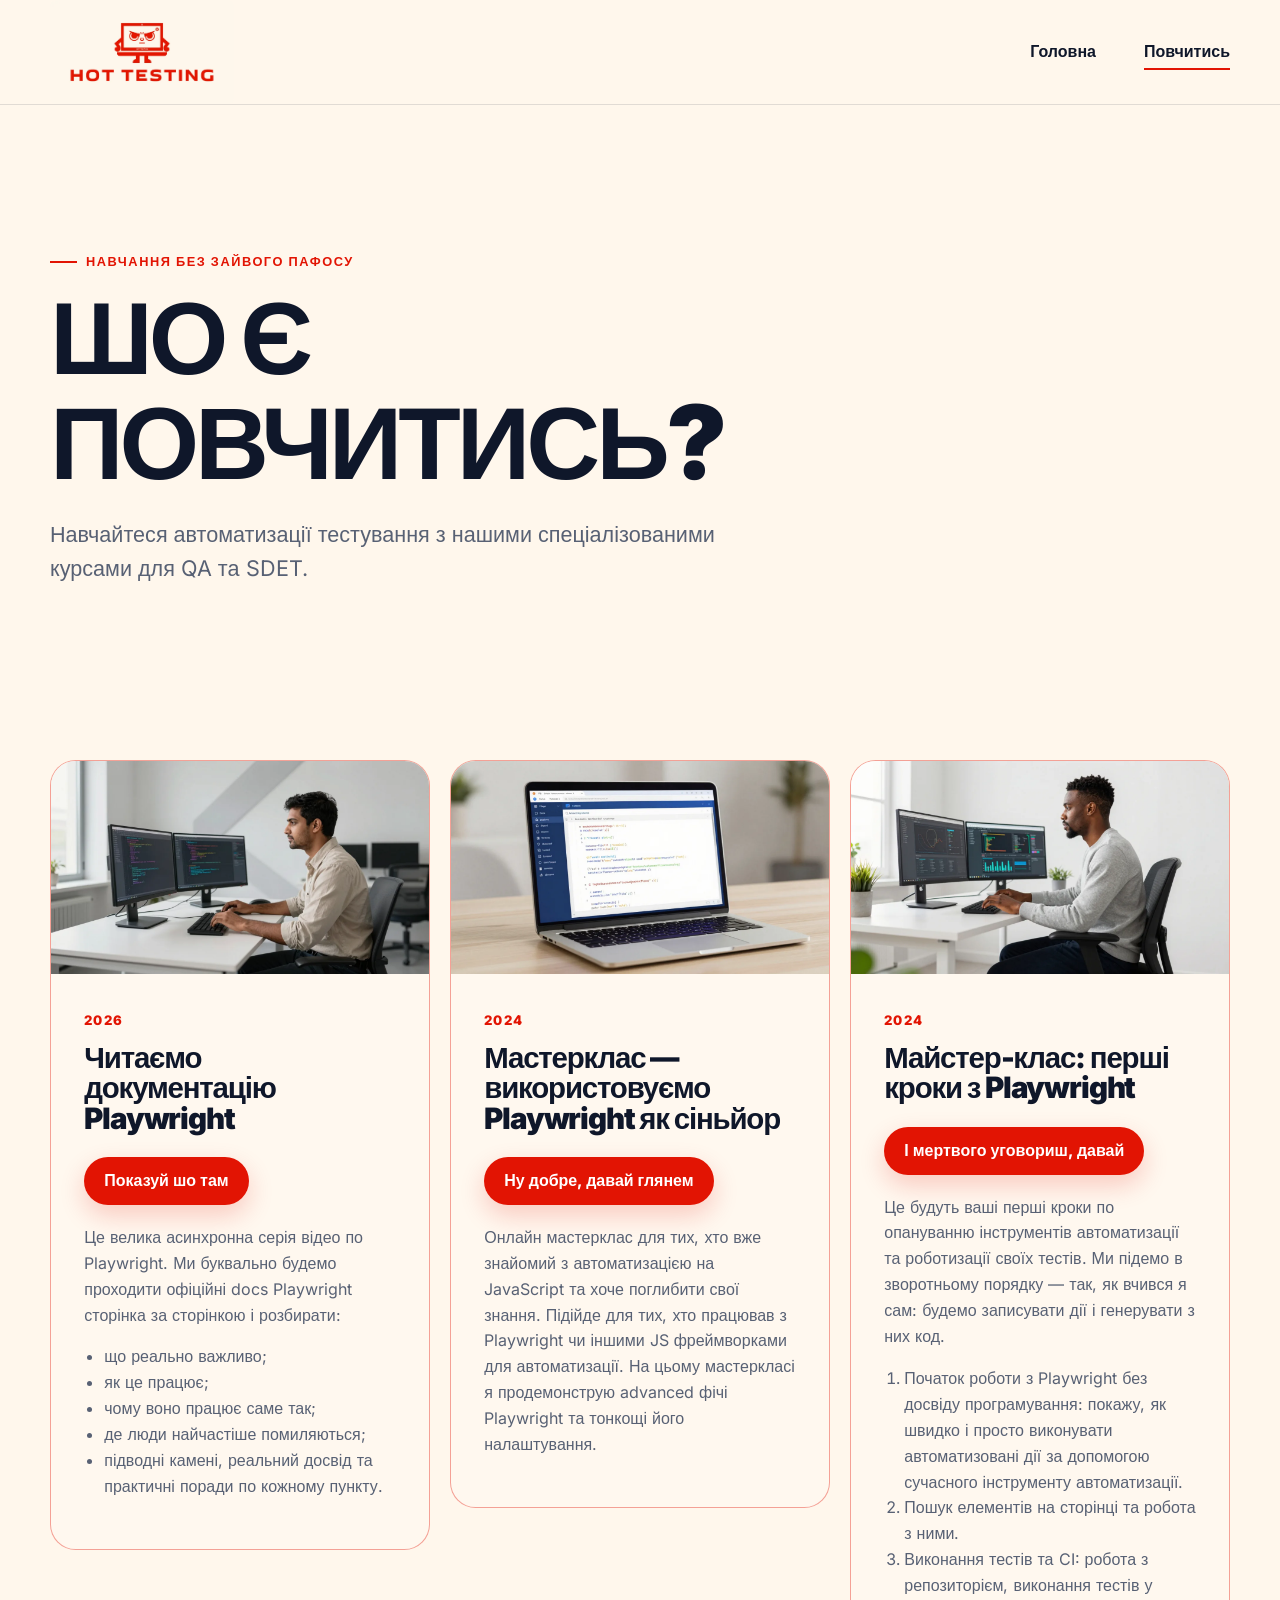
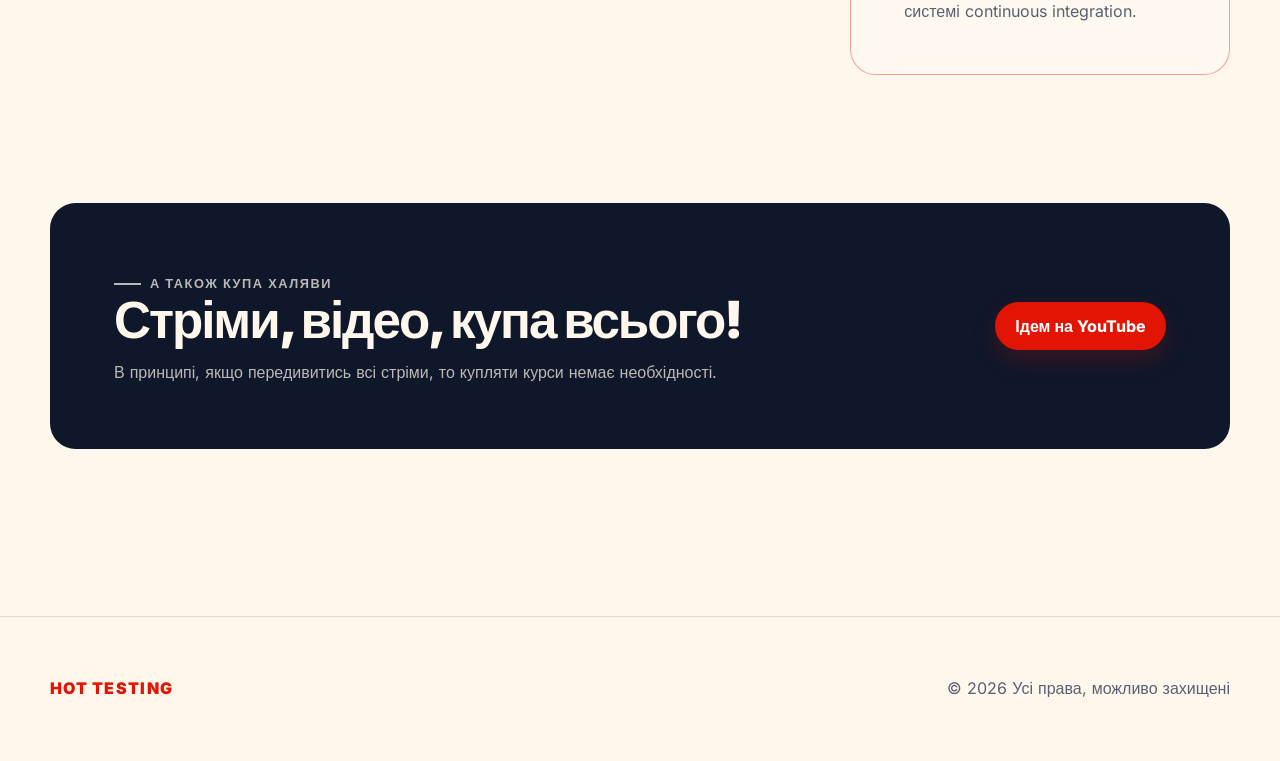
==== learn/index.html @ a3125cf1 "wip" ====
<!doctype html>
<html lang="uk">
  <head>
    <meta charset="utf-8" />
    <meta name="viewport" content="width=device-width, initial-scale=1" />
    <meta name="theme-color" content="#fff7ec" />
    <meta
      name="description"
      content="Курси й матеріали Hot Testing з автоматизації тестування та Playwright для QA і SDET."
    />
    <title>Повчитись | Hot Testing</title>
    <link rel="icon" href="../favicon.png" type="image/png" />
    <link rel="stylesheet" href="../assets/styles.css" />
  </head>
  <body>
    <a class="skip-link" href="#main">Перейти до основного контенту</a>
    <header class="site-header">
      <div class="header-inner">
        <a class="brand" href="../" aria-label="Hot Testing — головна">
          <img src="../assets/images/logo.webp" width="900" height="507" alt="Hot Testing" />
        </a>
        <nav class="site-nav" aria-label="Головна навігація">
          <a href="../">Головна</a>
          <a href="./" aria-current="page">Повчитись</a>
        </nav>
      </div>
    </header>

    <main id="main">
      <section class="section page-hero" aria-labelledby="learn-title">
        <p class="section-label">Навчання без зайвого пафосу</p>
        <h1 id="learn-title">Шо є повчитись?</h1>
        <p class="lead">
          Навчайтеся автоматизації тестування з нашими спеціалізованими курсами для QA та SDET.
        </p>
      </section>

      <section class="section section-tight" aria-label="Навчальні програми">
        <div class="course-grid">
          <article class="course-card">
            <div class="course-media">
              <img src="../assets/images/course-reading.webp" width="1280" height="720" alt="" fetchpriority="high" />
            </div>
            <div class="course-body">
              <span class="course-year">2026</span>
              <h2>Читаємо документацію Playwright</h2>
              <a class="button" href="../reading-pw-docs-2026/">Показуй шо там</a>
              <p>
                Це велика асинхронна серія відео по Playwright. Ми буквально будемо проходити
                офіційні docs Playwright сторінка за сторінкою і розбирати:
              </p>
              <ul>
                <li>що реально важливо;</li>
                <li>як це працює;</li>
                <li>чому воно працює саме так;</li>
                <li>де люди найчастіше помиляються;</li>
                <li>підводні камені, реальний досвід та практичні поради по кожному пункту.</li>
              </ul>
            </div>
          </article>

          <article class="course-card">
            <div class="course-media">
              <img src="../assets/images/course-senior.webp" width="1280" height="720" loading="lazy" decoding="async" alt="" />
            </div>
            <div class="course-body">
              <span class="course-year">2024</span>
              <h2>Мастерклас — використовуємо Playwright як сіньйор</h2>
              <a
                class="button"
                href="https://xotabu4.notion.site/Playwright-ONLINE-e3a723108bce447c9d32f2eb128304d8"
                target="_blank"
                rel="noopener noreferrer"
              >Ну добре, давай глянем</a>
              <p>
                Онлайн мастерклас для тих, хто вже знайомий з автоматизацією на JavaScript та хоче
                поглибити свої знання. Підійде для тих, хто працював з Playwright чи іншими JS
                фреймворками для автоматизації. На цьому мастеркласі я продемонструю advanced фічі
                Playwright та тонкощі його налаштування.
              </p>
            </div>
          </article>

          <article class="course-card">
            <div class="course-media">
              <img src="../assets/images/course-first.webp" width="1280" height="720" loading="lazy" decoding="async" alt="" />
            </div>
            <div class="course-body">
              <span class="course-year">2024</span>
              <h2>Майстер-клас: перші кроки з Playwright</h2>
              <a
                class="button"
                href="https://xotabu4.notion.site/Playwright-ONLINE-5122941bb8214367b9959687b2d6edf4"
                target="_blank"
                rel="noopener noreferrer"
              >І мертвого уговориш, давай</a>
              <p>
                Це будуть ваші перші кроки по опануванню інструментів автоматизації та роботизації
                своїх тестів. Ми підемо в зворотньому порядку — так, як вчився я сам: будемо
                записувати дії і генерувати з них код.
              </p>
              <ol>
                <li>
                  Початок роботи з Playwright без досвіду програмування: покажу, як швидко і просто
                  виконувати автоматизовані дії за допомогою сучасного інструменту автоматизації.
                </li>
                <li>Пошук елементів на сторінці та робота з ними.</li>
                <li>
                  Виконання тестів та CI: робота з репозиторієм, виконання тестів у системі
                  continuous integration.
                </li>
              </ol>
            </div>
          </article>
        </div>
      </section>

      <section class="section section-tight">
        <div class="free-band">
          <div>
            <p class="section-label">А також купа халяви</p>
            <h2>Стріми, відео, купа всього!</h2>
            <p>
              В принципі, якщо передивитись всі стріми, то купляти курси немає необхідності.
            </p>
          </div>
          <a class="button" href="https://www.youtube.com/@HOTtesting/featured" target="_blank" rel="noopener noreferrer">
            Ідем на YouTube
          </a>
        </div>
      </section>
    </main>

    <footer class="site-footer">
      <div class="footer-inner">
        <span class="footer-mark">Hot Testing</span>
        <p>© 2026 Усі права, можливо захищені</p>
      </div>
    </footer>
  </body>
</html>
---- assets/styles.css ----
@font-face {
  font-family: "Inter";
  src: url("./fonts/inter-latin.woff2") format("woff2");
  font-style: normal;
  font-weight: 100 900;
  font-display: swap;
}

:root {
  --paper: #fff7ec;
  --paper-deep: #f8eadc;
  --ink: #0f172a;
  --muted: #586174;
  --red: #e21403;
  --red-dark: #b81003;
  --line: rgba(15, 23, 42, 0.12);
  --red-line: rgba(226, 20, 3, 0.38);
  --shadow: 0 24px 70px rgba(63, 30, 12, 0.1);
  --radius: 1.6rem;
  --content: min(1180px, calc(100% - 2.5rem));
}

* {
  box-sizing: border-box;
}

html {
  scroll-behavior: smooth;
}

body {
  margin: 0;
  min-width: 320px;
  color: var(--ink);
  background: var(--paper);
  font-family: "Inter", Arial, Helvetica, sans-serif;
  font-size: 1rem;
  line-height: 1.62;
  text-rendering: optimizeLegibility;
  -webkit-font-smoothing: antialiased;
}

img {
  display: block;
  max-width: 100%;
}

a {
  color: inherit;
  text-decoration-thickness: 0.09em;
  text-underline-offset: 0.2em;
}

a:hover {
  color: var(--red);
}

button,
a {
  -webkit-tap-highlight-color: transparent;
}

:focus-visible {
  outline: 3px solid var(--red);
  outline-offset: 4px;
}

.skip-link {
  position: fixed;
  z-index: 100;
  top: 0.75rem;
  left: 0.75rem;
  padding: 0.7rem 1rem;
  color: var(--paper);
  background: var(--ink);
  border-radius: 999px;
  transform: translateY(-160%);
  transition: transform 160ms ease;
}

.skip-link:focus {
  transform: translateY(0);
}

.site-header {
  position: sticky;
  z-index: 20;
  top: 0;
  background: rgba(255, 247, 236, 0.92);
  border-bottom: 1px solid var(--line);
  backdrop-filter: blur(14px);
}

.header-inner {
  width: var(--content);
  min-height: 5.5rem;
  margin: 0 auto;
  display: flex;
  align-items: center;
  justify-content: space-between;
  gap: 2rem;
}

.brand {
  display: inline-flex;
  width: 11.5rem;
  flex: 0 0 auto;
  overflow: hidden;
  text-decoration: none;
  border-radius: 0.4rem;
}

.brand img {
  width: 100%;
  height: auto;
}

.site-nav {
  display: flex;
  align-items: center;
  gap: clamp(1.25rem, 4vw, 3rem);
  font-weight: 750;
}

.site-nav a {
  position: relative;
  text-decoration: none;
}

.site-nav a::after {
  content: "";
  position: absolute;
  right: 0;
  bottom: -0.35rem;
  left: 0;
  height: 2px;
  background: var(--red);
  transform: scaleX(0);
  transition: transform 180ms ease;
}

.site-nav a:hover::after,
.site-nav a[aria-current="page"]::after {
  transform: scaleX(1);
}

main {
  overflow: clip;
}

.section {
  width: var(--content);
  margin: 0 auto;
  padding: clamp(4.5rem, 8vw, 8rem) 0;
}

.section-tight {
  padding-top: clamp(2.25rem, 5vw, 4.5rem);
  padding-bottom: clamp(2.25rem, 5vw, 4.5rem);
}

.section-label {
  display: inline-flex;
  align-items: center;
  gap: 0.55rem;
  margin: 0 0 1rem;
  color: var(--red);
  font-size: 0.8rem;
  font-weight: 850;
  letter-spacing: 0.12em;
  line-height: 1;
  text-transform: uppercase;
}

.section-label::before {
  content: "";
  width: 1.7rem;
  height: 2px;
  background: currentColor;
}

h1,
h2,
h3,
p {
  margin-top: 0;
}

h1,
h2,
h3 {
  letter-spacing: -0.04em;
  line-height: 1.03;
}

h1 {
  margin-bottom: 1.4rem;
  font-size: clamp(3rem, 9.2vw, 7.6rem);
  font-weight: 900;
  text-transform: uppercase;
}

h2 {
  margin-bottom: 2rem;
  font-size: clamp(2.35rem, 5.5vw, 5.3rem);
  font-weight: 900;
}

h3 {
  font-size: clamp(1.45rem, 2.4vw, 2.1rem);
  font-weight: 850;
}

.lead {
  max-width: 48rem;
  color: var(--muted);
  font-size: clamp(1.08rem, 2vw, 1.35rem);
  line-height: 1.55;
}

.hero {
  min-height: min(820px, calc(100svh - 5.5rem));
  display: grid;
  align-items: center;
  grid-template-columns: minmax(0, 1fr) minmax(260px, 0.48fr);
  gap: clamp(2rem, 6vw, 6rem);
}

.hero-copy {
  padding: clamp(4rem, 9vw, 8rem) 0;
}

.hero-copy h1 span {
  display: block;
  color: var(--red);
}

.hero-mark {
  position: relative;
}

.hero-mark::before {
  content: "";
  position: absolute;
  inset: 11% -12% -5%;
  z-index: -1;
  background: radial-gradient(circle, rgba(226, 20, 3, 0.16), transparent 67%);
  filter: blur(10px);
}

.hero-mark img {
  width: min(100%, 31rem);
  margin: 0 auto;
  border-radius: 50%;
  box-shadow: var(--shadow);
}

.socials {
  display: flex;
  flex-wrap: wrap;
  gap: 0.7rem;
  margin-top: 2rem;
}

.social-link,
.button {
  display: inline-flex;
  min-height: 3rem;
  align-items: center;
  justify-content: center;
  gap: 0.6rem;
  padding: 0.72rem 1rem;
  font-weight: 760;
  line-height: 1.1;
  text-decoration: none;
  border-radius: 999px;
  transition: transform 160ms ease, background-color 160ms ease, color 160ms ease,
    box-shadow 160ms ease;
}

.social-link {
  background: rgba(255, 255, 255, 0.55);
  border: 1px solid var(--line);
}

.social-link:hover,
.button:hover {
  transform: translateY(-2px);
}

.social-icon {
  width: 1.85rem;
  height: 1.85rem;
  display: inline-grid;
  place-items: center;
  color: #fff;
  background: var(--red);
  border-radius: 50%;
  font-size: 0.85rem;
  font-weight: 900;
}

.social-link.telegram .social-icon {
  background: #249bd7;
}

.social-link.channel .social-icon {
  background: var(--ink);
}

.stats-wrap {
  border-top: 1px solid var(--line);
  border-bottom: 1px solid var(--line);
  background: rgba(255, 255, 255, 0.2);
}

.stats-heading {
  max-width: 8ch;
}

.stats-grid {
  display: grid;
  grid-template-columns: repeat(3, minmax(0, 1fr));
  gap: 1rem;
}

.stat-card {
  min-height: 18rem;
  padding: clamp(1.5rem, 3vw, 2.5rem);
  display: flex;
  flex-direction: column;
  justify-content: space-between;
  background: var(--paper);
  border: 1px solid var(--red-line);
  border-radius: var(--radius);
}

.stat-number {
  margin-bottom: 3rem;
  color: var(--red);
  font-size: clamp(2.2rem, 4.5vw, 4.4rem);
  font-weight: 900;
  letter-spacing: -0.06em;
  line-height: 0.98;
}

.stat-card p {
  margin-bottom: 0;
  color: var(--muted);
  font-size: 1.05rem;
}

.gallery-intro {
  display: flex;
  align-items: end;
  justify-content: space-between;
  gap: 2rem;
}

.gallery-intro p {
  max-width: 31rem;
  color: var(--muted);
}

.gallery {
  columns: 4 230px;
  column-gap: 0.9rem;
}

.gallery-item {
  display: block;
  margin: 0 0 0.9rem;
  overflow: hidden;
  break-inside: avoid;
  background: var(--paper-deep);
  border-radius: 1rem;
}

.gallery-item img {
  width: 100%;
  height: auto;
  transition: transform 300ms ease, filter 300ms ease;
}

.gallery-item:hover img {
  transform: scale(1.025);
  filter: saturate(1.08);
}

.page-hero {
  padding-top: clamp(5rem, 11vw, 10rem);
  padding-bottom: clamp(3rem, 7vw, 6rem);
}

.page-hero h1 {
  max-width: 12ch;
  font-size: clamp(3rem, 8vw, 7.1rem);
}

.page-hero .lead {
  max-width: 44rem;
}

.course-grid {
  display: grid;
  grid-template-columns: repeat(3, minmax(0, 1fr));
  gap: 1.25rem;
  align-items: start;
}

.course-card {
  overflow: hidden;
  background: rgba(255, 255, 255, 0.2);
  border: 1px solid var(--red-line);
  border-radius: var(--radius);
}

.course-media {
  aspect-ratio: 16 / 9;
  overflow: hidden;
  background: var(--paper-deep);
}

.course-media img {
  width: 100%;
  height: 100%;
  object-fit: cover;
  transition: transform 300ms ease;
}

.course-card:hover .course-media img {
  transform: scale(1.025);
}

.course-body {
  padding: clamp(1.45rem, 2.6vw, 2.25rem);
}

.course-year {
  color: var(--red);
  font-size: 0.82rem;
  font-weight: 850;
  letter-spacing: 0.09em;
  text-transform: uppercase;
}

.course-card h2 {
  margin: 0.55rem 0 1.15rem;
  font-size: clamp(1.6rem, 2.3vw, 2.3rem);
  text-transform: none;
}

.course-card p,
.course-card li {
  color: var(--muted);
}

.course-card ul,
.course-card ol {
  padding-left: 1.25rem;
}

.button {
  margin: 0.35rem 0 1.25rem;
  padding-inline: 1.25rem;
  color: #fff;
  background: var(--red);
  box-shadow: 0 10px 26px rgba(226, 20, 3, 0.2);
}

.button:hover {
  color: #fff;
  background: var(--red-dark);
  box-shadow: 0 14px 30px rgba(226, 20, 3, 0.28);
}

.free-band {
  margin-bottom: clamp(4rem, 8vw, 7rem);
  padding: clamp(2rem, 5vw, 4rem);
  display: grid;
  align-items: center;
  grid-template-columns: 1fr auto;
  gap: 2rem;
  color: var(--paper);
  background: var(--ink);
  border-radius: var(--radius);
}

.free-band h2 {
  margin-bottom: 0.85rem;
  font-size: clamp(2rem, 4vw, 4rem);
}

.free-band p {
  max-width: 48rem;
  margin-bottom: 0;
  color: rgba(255, 247, 236, 0.72);
}

.free-band .button {
  margin: 0;
  white-space: nowrap;
}

.reading-hero {
  display: grid;
  grid-template-columns: minmax(0, 0.9fr) minmax(280px, 0.48fr);
  gap: clamp(2rem, 7vw, 7rem);
  align-items: center;
}

.reading-hero .hero-mark img {
  width: min(100%, 22rem);
}

.reading-hero h1 {
  max-width: 11ch;
}

.two-column {
  display: grid;
  grid-template-columns: repeat(2, minmax(0, 1fr));
  gap: clamp(2rem, 8vw, 7rem);
}

.content-block h2 {
  font-size: clamp(2rem, 4.2vw, 3.9rem);
}

.content-block h3 {
  margin-top: 0.2rem;
}

.content-block p,
.content-block li {
  color: var(--muted);
}

.content-block ul {
  padding-left: 1.2rem;
}

.check-list {
  margin: 1.7rem 0 0;
  padding: 0;
  display: grid;
  gap: 0.65rem;
  list-style: none;
}

.check-list li {
  position: relative;
  padding-left: 1.75rem;
  color: var(--ink);
  font-weight: 700;
}

.check-list li::before {
  content: "↳";
  position: absolute;
  left: 0;
  color: var(--red);
  font-weight: 900;
}

.format-section {
  border-top: 1px solid var(--line);
}

.format-grid {
  display: grid;
  grid-template-columns: repeat(3, minmax(0, 1fr));
  gap: 1rem;
}

.format-card {
  padding: clamp(1.45rem, 3vw, 2.4rem);
  background: rgba(255, 255, 255, 0.26);
  border: 1px solid var(--line);
  border-radius: var(--radius);
}

.format-index {
  display: inline-flex;
  width: 2.3rem;
  height: 2.3rem;
  align-items: center;
  justify-content: center;
  margin-bottom: 3.5rem;
  color: #fff;
  background: var(--red);
  border-radius: 50%;
  font-size: 0.8rem;
  font-weight: 850;
}

.format-card h3 {
  margin-bottom: 1rem;
}

.format-card p,
.format-card li {
  color: var(--muted);
}

.format-card ul {
  margin-bottom: 0;
  padding-left: 1.2rem;
}

.teacher {
  display: grid;
  grid-template-columns: minmax(260px, 0.55fr) minmax(0, 1fr);
  gap: clamp(2rem, 7vw, 7rem);
  align-items: start;
}

.teacher-title {
  position: sticky;
  top: 8rem;
}

.teacher-title h2 {
  font-size: clamp(2.5rem, 5vw, 5rem);
}

.teacher-name {
  margin-bottom: 1.2rem;
  color: var(--red);
  font-size: clamp(1.3rem, 2.4vw, 2rem);
  font-weight: 850;
  line-height: 1.15;
}

.teacher-copy p,
.teacher-copy li {
  color: var(--muted);
}

.teacher-copy ul {
  padding-left: 1.2rem;
}

.quote {
  margin: 2.5rem 0 0;
  padding: clamp(1.5rem, 3.5vw, 2.8rem);
  background: var(--ink);
  border-radius: var(--radius);
}

.quote p {
  color: var(--paper);
  font-size: clamp(1.05rem, 1.9vw, 1.3rem);
}

.quote cite {
  display: block;
  color: rgba(255, 247, 236, 0.68);
  font-style: normal;
}

.contact-strip {
  margin-top: 2rem;
  padding: 1.25rem 1.4rem;
  display: flex;
  align-items: center;
  justify-content: space-between;
  gap: 1rem;
  background: rgba(226, 20, 3, 0.08);
  border: 1px solid var(--red-line);
  border-radius: 1rem;
}

.contact-strip p {
  margin: 0;
  color: var(--ink);
  font-weight: 750;
}

.course-landing-hero {
  position: relative;
  isolation: isolate;
  min-height: min(780px, calc(100svh - 5.5rem));
  overflow: hidden;
  color: #fff;
  background: #07120e;
}

.course-landing-hero::after {
  content: "";
  position: absolute;
  inset: 0;
  z-index: -1;
  background:
    linear-gradient(90deg, rgba(4, 12, 9, 0.93) 0%, rgba(4, 12, 9, 0.78) 45%, rgba(4, 12, 9, 0.14) 100%),
    linear-gradient(0deg, rgba(4, 12, 9, 0.62) 0%, transparent 45%);
}

.course-hero-image {
  position: absolute;
  inset: 0;
  z-index: -2;
  width: 100%;
  height: 100%;
  object-fit: cover;
}

.course-hero-inner {
  width: var(--content);
  min-height: inherit;
  margin: 0 auto;
  padding: clamp(5rem, 10vw, 9rem) 0;
  display: flex;
  flex-direction: column;
  justify-content: center;
  align-items: flex-start;
}

.course-hero-inner h1 {
  max-width: 10ch;
  margin-bottom: 1.25rem;
  font-size: clamp(3rem, 8vw, 7rem);
  text-transform: none;
}

.course-hero-inner .lead {
  max-width: 42rem;
  color: rgba(255, 255, 255, 0.82);
}

.course-hero-inner .section-label {
  color: #ff5c50;
}

.hero-actions {
  display: flex;
  flex-wrap: wrap;
  gap: 0.7rem;
  margin-top: 1rem;
}

.button-secondary {
  color: #fff;
  background: rgba(255, 255, 255, 0.08);
  border: 1px solid rgba(255, 255, 255, 0.42);
  box-shadow: none;
}

.button-secondary:hover {
  color: #fff;
  background: rgba(255, 255, 255, 0.16);
  box-shadow: none;
}

.audience-grid {
  display: grid;
  grid-template-columns: repeat(2, minmax(0, 1fr));
  gap: 1rem;
}

.audience-card {
  padding: clamp(1.6rem, 3.5vw, 3rem);
  background: rgba(255, 255, 255, 0.26);
  border: 1px solid var(--red-line);
  border-radius: var(--radius);
}

.audience-card h3 {
  margin-bottom: 1rem;
  font-size: clamp(1.8rem, 3.3vw, 3.1rem);
}

.audience-card p,
.audience-card li {
  color: var(--muted);
}

.audience-card ul {
  margin-bottom: 0;
  padding-left: 1.2rem;
}

.pricing-section {
  color: var(--paper);
  background: var(--ink);
}

.pricing-section .section-label {
  color: #ff6256;
}

.pricing-section h2 {
  max-width: 11ch;
}

.pricing-grid {
  display: grid;
  grid-template-columns: minmax(0, 0.75fr) minmax(0, 1.25fr);
  gap: 1rem;
}

.price-card,
.mission-card {
  padding: clamp(1.6rem, 4vw, 3.2rem);
  border-radius: var(--radius);
}

.price-card {
  color: var(--ink);
  background: var(--paper);
}

.price-row {
  padding: 1.2rem 0;
  display: flex;
  align-items: baseline;
  justify-content: space-between;
  gap: 1rem;
  border-bottom: 1px solid var(--line);
}

.price-row:first-of-type {
  padding-top: 0;
}

.price-row:last-of-type {
  padding-bottom: 0;
  border-bottom: 0;
}

.price-label {
  color: var(--muted);
}

.price-value {
  color: var(--red);
  font-size: clamp(1.6rem, 3vw, 2.8rem);
  font-weight: 900;
  letter-spacing: -0.05em;
  white-space: nowrap;
}

.price-free {
  color: var(--ink);
  white-space: normal;
  text-align: right;
}

.mission-card {
  background: var(--red);
}

.mission-card h3 {
  max-width: 16ch;
  font-size: clamp(1.7rem, 3vw, 2.8rem);
}

.mission-card p {
  color: rgba(255, 255, 255, 0.82);
}

.mission-card ul {
  margin: 1.5rem 0 0;
  padding: 0;
  display: grid;
  gap: 0.8rem;
  list-style: none;
}

.mission-card li {
  position: relative;
  padding-left: 1.55rem;
}

.mission-card li::before {
  content: "＋";
  position: absolute;
  left: 0;
  font-weight: 900;
}

.access-grid {
  display: grid;
  grid-template-columns: minmax(0, 0.7fr) minmax(0, 1.3fr);
  gap: clamp(2rem, 7vw, 6rem);
  align-items: start;
}

.access-steps {
  margin: 0;
  padding: 0;
  display: grid;
  gap: 1.25rem;
  list-style: none;
  counter-reset: access-step;
}

.access-steps li {
  position: relative;
  padding-left: 4rem;
  color: var(--muted);
  counter-increment: access-step;
}

.access-steps li::before {
  content: counter(access-step, decimal-leading-zero);
  position: absolute;
  top: -0.2rem;
  left: 0;
  color: var(--red);
  font-size: 1.35rem;
  font-weight: 900;
}

.access-steps strong {
  display: block;
  margin-bottom: 0.2rem;
  color: var(--ink);
  font-size: 1.15rem;
}

.bank-panel {
  padding: clamp(1.6rem, 4vw, 3.2rem);
  color: #fff;
  background: linear-gradient(145deg, #ec2415 0%, #b60902 100%);
  border-radius: var(--radius);
  box-shadow: 0 28px 70px rgba(166, 14, 4, 0.22);
}

.bank-panel h3 {
  margin-bottom: 1.5rem;
  font-size: clamp(1.7rem, 3.2vw, 2.8rem);
}

.bank-panel p {
  color: rgba(255, 255, 255, 0.82);
}

.bank-number {
  margin: 1.4rem 0;
  padding: 1rem 1.1rem;
  color: var(--ink);
  background: var(--paper);
  border-radius: 0.9rem;
  font-size: clamp(1.15rem, 2.5vw, 1.65rem);
  font-weight: 850;
  font-variant-numeric: tabular-nums;
  letter-spacing: 0.05em;
  text-align: center;
  user-select: all;
}

.bank-panel .button {
  margin: 0.4rem 0 0;
  color: var(--ink);
  background: #fff;
  box-shadow: none;
}

.bank-panel .button:hover {
  color: var(--ink);
  background: var(--paper);
}

.curriculum-section {
  border-top: 1px solid var(--line);
}

.curriculum-heading {
  display: grid;
  grid-template-columns: minmax(0, 0.7fr) minmax(280px, 0.55fr);
  gap: 2rem;
  align-items: end;
}

.curriculum-heading p:last-child {
  color: var(--muted);
}

.modules {
  display: grid;
  gap: 0.8rem;
  margin-top: 2rem;
}

.module {
  overflow: hidden;
  background: rgba(255, 255, 255, 0.28);
  border: 1px solid var(--line);
  border-radius: 1.15rem;
}

.module[open] {
  border-color: var(--red-line);
  box-shadow: 0 16px 45px rgba(63, 30, 12, 0.06);
}

.module summary {
  min-height: 5rem;
  padding: 1.25rem 1.45rem;
  display: flex;
  align-items: center;
  justify-content: space-between;
  gap: 1rem;
  cursor: pointer;
  font-size: clamp(1.05rem, 2vw, 1.35rem);
  font-weight: 850;
  list-style: none;
}

.module summary::-webkit-details-marker {
  display: none;
}

.module summary::after {
  content: "+";
  width: 2rem;
  height: 2rem;
  display: grid;
  flex: 0 0 auto;
  place-items: center;
  color: #fff;
  background: var(--red);
  border-radius: 50%;
  font-size: 1.25rem;
  line-height: 1;
}

.module[open] summary::after {
  content: "−";
}

.module-list {
  margin: 0;
  padding: 0.2rem 1.45rem 1.6rem 3.25rem;
  columns: 2 310px;
  column-gap: 3rem;
}

.module-list li {
  margin-bottom: 0.65rem;
  padding-left: 0.2rem;
  break-inside: avoid;
  color: var(--muted);
}

.module-list a {
  color: var(--ink);
  font-weight: 700;
}

.module-list a:hover {
  color: var(--red);
}

.lesson-note {
  color: var(--red);
  font-size: 0.88em;
  font-weight: 750;
}

.instructor-layout {
  display: grid;
  grid-template-columns: minmax(280px, 0.62fr) minmax(0, 1fr);
  gap: clamp(2rem, 7vw, 6rem);
  align-items: start;
}

.instructor-aside {
  position: sticky;
  top: 7.5rem;
}

.instructor-photo {
  overflow: hidden;
  background: #0d0b0e;
  border-radius: var(--radius);
  box-shadow: var(--shadow);
}

.instructor-photo img {
  width: 100%;
  aspect-ratio: 1.02 / 1;
  object-fit: cover;
  object-position: center 20%;
}

.instructor-name {
  margin: 1.4rem 0 0.35rem;
  font-size: clamp(1.75rem, 3.4vw, 3rem);
  font-weight: 900;
  letter-spacing: -0.04em;
  line-height: 1.04;
}

.instructor-latin {
  margin-bottom: 1rem;
  color: var(--red);
  font-weight: 800;
}

.instructor-copy h2 {
  max-width: 9ch;
}

.instructor-copy > p,
.instructor-copy > ul li {
  color: var(--muted);
}

.instructor-copy > ul {
  padding-left: 1.2rem;
}

.site-footer {
  border-top: 1px solid var(--line);
}

.footer-inner {
  width: var(--content);
  min-height: 9rem;
  margin: 0 auto;
  display: flex;
  align-items: center;
  justify-content: space-between;
  gap: 1.5rem;
}

.footer-inner p {
  margin: 0;
  color: var(--muted);
}

.footer-mark {
  color: var(--red);
  font-weight: 900;
  letter-spacing: 0.08em;
  text-transform: uppercase;
}

.not-found {
  min-height: calc(100svh - 14.5rem);
  display: grid;
  place-items: center;
  text-align: center;
}

.not-found h1 {
  color: var(--red);
}

@media (max-width: 900px) {
  .hero,
  .reading-hero,
  .teacher {
    grid-template-columns: 1fr;
  }

  .hero {
    min-height: auto;
  }

  .hero-copy {
    padding-bottom: 0;
  }

  .hero-mark {
    width: min(58vw, 24rem);
    margin: 0 auto clamp(4rem, 10vw, 7rem);
    grid-row: 1;
  }

  .hero-copy {
    grid-row: 2;
  }

  .reading-hero .hero-mark {
    margin-bottom: 0;
  }

  .stats-grid,
  .course-grid,
  .format-grid {
    grid-template-columns: 1fr;
  }

  .stat-card {
    min-height: 14rem;
  }

  .course-card {
    display: grid;
    grid-template-columns: minmax(210px, 0.7fr) minmax(0, 1fr);
  }

  .course-media {
    height: 100%;
    aspect-ratio: auto;
  }

  .two-column {
    grid-template-columns: 1fr;
  }

  .pricing-grid,
  .access-grid,
  .instructor-layout {
    grid-template-columns: 1fr;
  }

  .instructor-aside {
    position: static;
    max-width: 32rem;
  }

  .teacher-title {
    position: static;
  }
}

@media (max-width: 640px) {
  :root {
    --content: min(100% - 1.3rem, 1180px);
    --radius: 1.15rem;
  }

  .header-inner {
    min-height: 4.5rem;
    gap: 0.8rem;
  }

  .brand {
    width: 8.8rem;
  }

  .site-nav {
    gap: 1rem;
    font-size: 0.91rem;
  }

  .section {
    padding-top: 4rem;
    padding-bottom: 4rem;
  }

  .hero-mark {
    width: min(78vw, 21rem);
  }

  h1 {
    font-size: clamp(2.8rem, 15vw, 4.8rem);
  }

  h2 {
    font-size: clamp(2.2rem, 12vw, 3.6rem);
  }

  .socials {
    display: grid;
  }

  .social-link {
    justify-content: flex-start;
  }

  .gallery-intro,
  .footer-inner,
  .contact-strip {
    align-items: flex-start;
    flex-direction: column;
  }

  .course-card {
    display: block;
  }

  .course-media {
    aspect-ratio: 16 / 9;
  }

  .free-band {
    grid-template-columns: 1fr;
  }

  .free-band .button {
    width: 100%;
  }

  .course-landing-hero {
    min-height: calc(100svh - 4.5rem);
  }

  .course-landing-hero::after {
    background: linear-gradient(0deg, rgba(4, 12, 9, 0.94) 0%, rgba(4, 12, 9, 0.66) 100%);
  }

  .hero-actions {
    width: 100%;
    display: grid;
  }

  .hero-actions .button {
    width: 100%;
  }

  .audience-grid,
  .curriculum-heading {
    grid-template-columns: 1fr;
  }

  .price-row {
    align-items: flex-start;
    flex-direction: column;
  }

  .price-free {
    text-align: left;
  }

  .module summary {
    padding: 1rem;
  }

  .module-list {
    padding-right: 1rem;
    padding-left: 2.7rem;
    columns: 1;
  }

  .footer-inner {
    padding: 2rem 0;
  }
}

@media (prefers-reduced-motion: reduce) {
  html {
    scroll-behavior: auto;
  }

  *,
  *::before,
  *::after {
    scroll-behavior: auto !important;
    transition-duration: 0.01ms !important;
  }
}
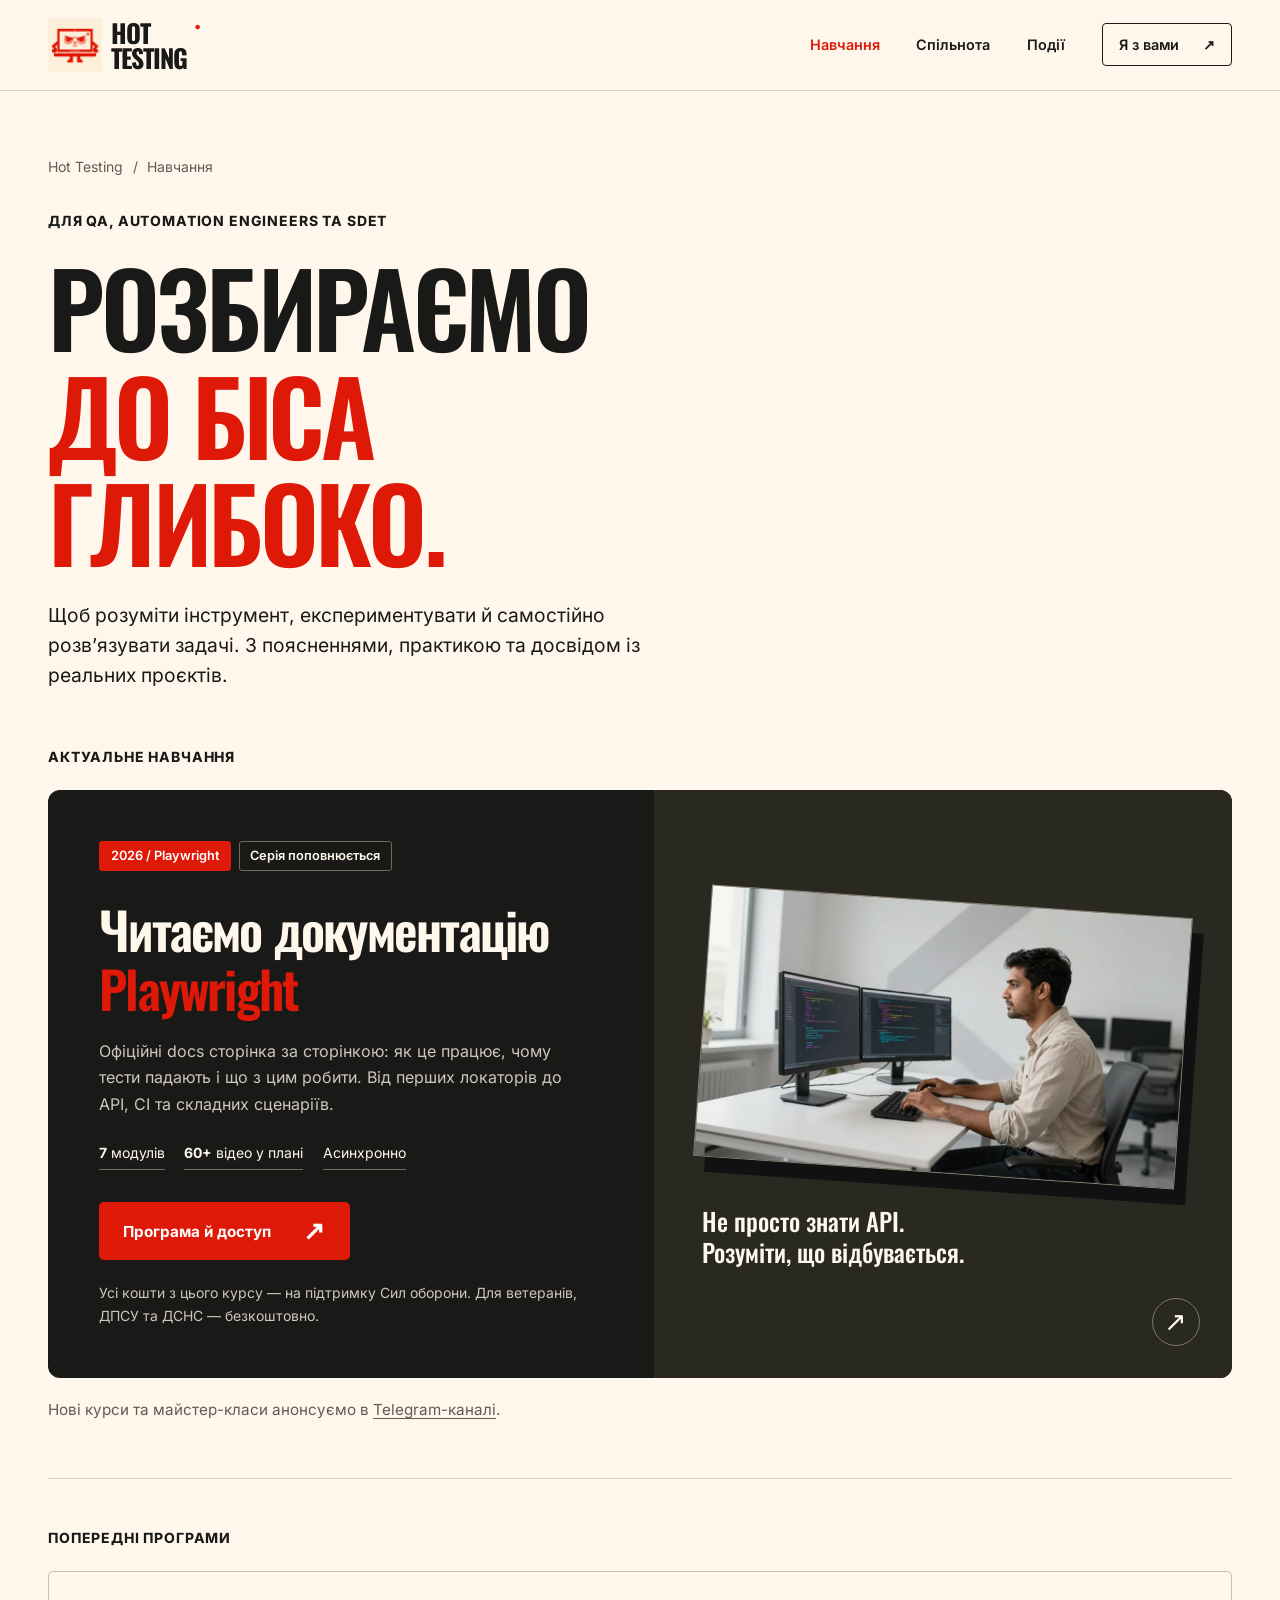
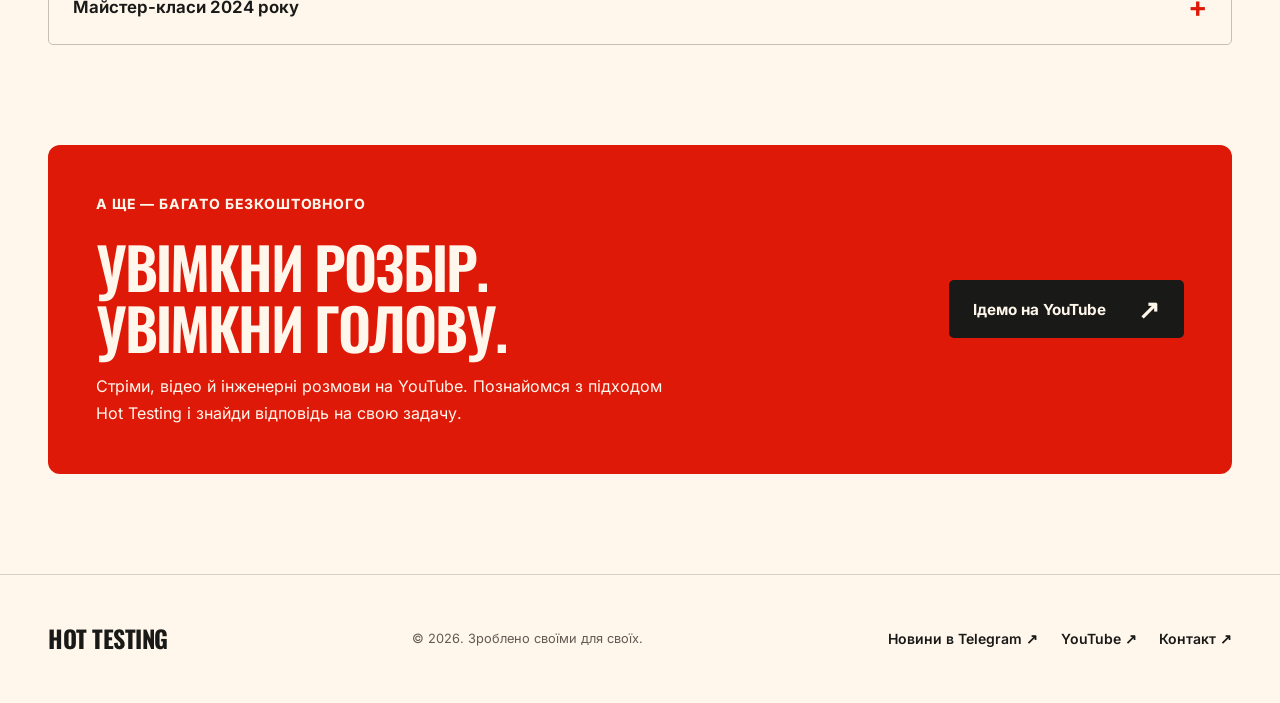
==== commit 52198653: "v1" ====
--- a/learn/index.html
+++ b/learn/index.html
@@ -6,135 +6,234 @@
     <meta name="theme-color" content="#fff7ec" />
     <meta
       name="description"
-      content="Курси й матеріали Hot Testing з автоматизації тестування та Playwright для QA і SDET."
+      content="Навчання Hot Testing: актуальний курс із документації Playwright, асинхронні відео та безкоштовні розбори. Обери, що хочеш розуміти глибше."
     />
-    <title>Повчитись | Hot Testing</title>
+    <title>Навчання | Hot Testing</title>
     <link rel="icon" href="../favicon.png" type="image/png" />
     <link rel="stylesheet" href="../assets/styles.css" />
+    <script src="../assets/site.js" defer></script>
   </head>
   <body>
-    <a class="skip-link" href="#main">Перейти до основного контенту</a>
+    <a class="skip-link" href="#main">До основного вмісту</a>
     <header class="site-header">
       <div class="header-inner">
-        <a class="brand" href="../" aria-label="Hot Testing — головна">
-          <img src="../assets/images/logo.webp" width="900" height="507" alt="Hot Testing" />
-        </a>
+        <a class="brand" href="../" aria-label="Hot Testing — головна"
+          ><img
+            src="../assets/images/brand-mascot.webp"
+            width="880"
+            height="880"
+            alt=""
+          /><span>HOT<br />TESTING<span class="brand-dot">●</span></span></a
+        >
         <nav class="site-nav" aria-label="Головна навігація">
-          <a href="../">Головна</a>
-          <a href="./" aria-current="page">Повчитись</a>
+          <a href="../learn/" aria-current="page">Навчання</a
+          ><a href="../#community">Спільнота</a><a href="../#events">Події</a>
+          <a
+            class="nav-join"
+            href="https://t.me/hot_testing"
+            target="_blank"
+            rel="noopener noreferrer"
+            >Я з вами <span aria-hidden="true">↗</span></a
+          >
         </nav>
+        <details class="mobile-menu">
+          <summary>Меню <span aria-hidden="true">＋</span></summary>
+          <nav aria-label="Мобільна навігація">
+            <a href="../learn/">Навчання</a><a href="../#community">Спільнота</a
+            ><a href="../#events">Події</a
+            ><a
+              href="https://t.me/hot_testing"
+              target="_blank"
+              rel="noopener noreferrer"
+              >Доєднатися до чату ↗</a
+            >
+          </nav>
+        </details>
       </div>
     </header>
-
     <main id="main">
       <section class="section page-hero" aria-labelledby="learn-title">
-        <p class="section-label">Навчання без зайвого пафосу</p>
-        <h1 id="learn-title">Шо є повчитись?</h1>
+        <nav class="breadcrumb" aria-label="Шлях до сторінки">
+          <a href="../">Hot Testing</a><span aria-hidden="true">/</span
+          ><span aria-current="page">Навчання</span>
+        </nav>
+        <p class="eyebrow">Для QA, Automation Engineers та SDET</p>
+        <h1 id="learn-title">
+          РОЗБИРАЄМО<br /><span class="hot-word">ДО БІСА<br />ГЛИБОКО.</span>
+        </h1>
         <p class="lead">
-          Навчайтеся автоматизації тестування з нашими спеціалізованими курсами для QA та SDET.
+          Щоб розуміти інструмент, експериментувати й самостійно розв’язувати
+          задачі. З поясненнями, практикою та досвідом із реальних проєктів.
         </p>
       </section>
+      <section class="section section-tight" aria-labelledby="current-title">
+        <p class="eyebrow" id="current-title">Актуальне навчання</p>
+        <article class="featured-course">
+          <div class="featured-copy">
+            <div class="tag-row">
+              <span class="tag tag-red">2026 / Playwright</span
+              ><span class="tag">Серія поповнюється</span>
+            </div>
+            <h2>
+              Читаємо документацію<br /><span class="hot-word">Playwright</span>
+            </h2>
+            <p>
+              Офіційні docs сторінка за сторінкою: як це працює, чому тести
+              падають і що з цим робити. Від перших локаторів до API, CI та
+              складних сценаріїв.
+            </p>
+            <div class="course-facts">
+              <span><b>7</b> модулів</span><span><b>60+</b> відео у плані</span
+              ><span>Асинхронно</span>
+            </div>
+            <a class="button" href="../reading-pw-docs-2026/"
+              >Програма й доступ <span aria-hidden="true">↗</span></a
+            >
+            <p class="course-charity">
+              Усі кошти з цього курсу — на підтримку Сил оборони. Для ветеранів,
+              ДПСУ та ДСНС — безкоштовно.
+            </p>
+          </div>
+          <a
+            class="featured-art"
+            href="../reading-pw-docs-2026/"
+            aria-label="Програма курсу з документації Playwright"
+            ><img
+              src="../assets/images/course-reading.webp"
+              width="1280"
+              height="720"
+              alt="Читаємо документацію Playwright — Hot Testing"
+              fetchpriority="high"
+            /><span class="art-caption"
+              >Не просто знати API.<br />Розуміти, що відбувається.</span
+            ><span class="round-arrow" aria-hidden="true">↗</span></a
+          >
+        </article>
+        <p class="catalogue-note">
+          Нові курси та майстер-класи анонсуємо в
+          <a
+            href="https://t.me/hottestingchannel"
+            target="_blank"
+            rel="noopener noreferrer"
+            >Telegram-каналі</a
+          >.
+        </p>
 
-      <section class="section section-tight" aria-label="Навчальні програми">
-        <div class="course-grid">
-          <article class="course-card">
-            <div class="course-media">
-              <img src="../assets/images/course-reading.webp" width="1280" height="720" alt="" fetchpriority="high" />
+        <div class="archive-section">
+          <p class="eyebrow">Попередні програми</p>
+          <details class="module archive-disclosure">
+            <summary>Майстер-класи 2024 року</summary>
+            <div class="archive-content">
+              <p class="archive-intro">
+                Зберегли сторінки попередніх програм. Щодо доступності
+                матеріалів —
+                <a
+                  href="https://t.me/xotabu4"
+                  target="_blank"
+                  rel="noopener noreferrer"
+                  >напишіть Олександру</a
+                >.
+              </p>
+              <div class="archive-grid">
+                <article class="archive-card">
+                  <img
+                    src="../assets/images/course-senior.webp"
+                    width="1280"
+                    height="720"
+                    alt="Використовуємо Playwright як сіньйор — майстер-клас 2024 року"
+                    loading="lazy"
+                    decoding="async"
+                  />
+                  <div class="archive-body">
+                    <span class="eyebrow">2024 / Поглиблення</span>
+                    <h3>Використовуємо Playwright як сіньйор</h3>
+                    <p>
+                      Advanced-можливості й тонкощі налаштування для тих, хто
+                      вже працював із Playwright або іншими JS-фреймворками
+                      автоматизації.
+                    </p>
+                    <a
+                      class="text-link"
+                      href="https://xotabu4.notion.site/Playwright-ONLINE-e3a723108bce447c9d32f2eb128304d8"
+                      target="_blank"
+                      rel="noopener noreferrer"
+                      >Сторінка програми <span aria-hidden="true">↗</span></a
+                    >
+                  </div>
+                </article>
+                <article class="archive-card">
+                  <img
+                    src="../assets/images/course-first.webp"
+                    width="1280"
+                    height="720"
+                    alt="Перші кроки з Playwright — майстер-клас 2024 року"
+                    loading="lazy"
+                    decoding="async"
+                  />
+                  <div class="archive-body">
+                    <span class="eyebrow">2024 / Початок</span>
+                    <h3>Перші кроки з Playwright</h3>
+                    <p>
+                      Від запису дій та генерації коду до пошуку елементів,
+                      запуску тестів і CI. Зворотний шлях до автоматизації:
+                      спочатку пробуємо, потім розбираємо.
+                    </p>
+                    <a
+                      class="text-link"
+                      href="https://xotabu4.notion.site/Playwright-ONLINE-5122941bb8214367b9959687b2d6edf4"
+                      target="_blank"
+                      rel="noopener noreferrer"
+                      >Сторінка програми <span aria-hidden="true">↗</span></a
+                    >
+                  </div>
+                </article>
+              </div>
             </div>
-            <div class="course-body">
-              <span class="course-year">2026</span>
-              <h2>Читаємо документацію Playwright</h2>
-              <a class="button" href="../reading-pw-docs-2026/">Показуй шо там</a>
-              <p>
-                Це велика асинхронна серія відео по Playwright. Ми буквально будемо проходити
-                офіційні docs Playwright сторінка за сторінкою і розбирати:
-              </p>
-              <ul>
-                <li>що реально важливо;</li>
-                <li>як це працює;</li>
-                <li>чому воно працює саме так;</li>
-                <li>де люди найчастіше помиляються;</li>
-                <li>підводні камені, реальний досвід та практичні поради по кожному пункту.</li>
-              </ul>
-            </div>
-          </article>
-
-          <article class="course-card">
-            <div class="course-media">
-              <img src="../assets/images/course-senior.webp" width="1280" height="720" loading="lazy" decoding="async" alt="" />
-            </div>
-            <div class="course-body">
-              <span class="course-year">2024</span>
-              <h2>Мастерклас — використовуємо Playwright як сіньйор</h2>
-              <a
-                class="button"
-                href="https://xotabu4.notion.site/Playwright-ONLINE-e3a723108bce447c9d32f2eb128304d8"
-                target="_blank"
-                rel="noopener noreferrer"
-              >Ну добре, давай глянем</a>
-              <p>
-                Онлайн мастерклас для тих, хто вже знайомий з автоматизацією на JavaScript та хоче
-                поглибити свої знання. Підійде для тих, хто працював з Playwright чи іншими JS
-                фреймворками для автоматизації. На цьому мастеркласі я продемонструю advanced фічі
-                Playwright та тонкощі його налаштування.
-              </p>
-            </div>
-          </article>
-
-          <article class="course-card">
-            <div class="course-media">
-              <img src="../assets/images/course-first.webp" width="1280" height="720" loading="lazy" decoding="async" alt="" />
-            </div>
-            <div class="course-body">
-              <span class="course-year">2024</span>
-              <h2>Майстер-клас: перші кроки з Playwright</h2>
-              <a
-                class="button"
-                href="https://xotabu4.notion.site/Playwright-ONLINE-5122941bb8214367b9959687b2d6edf4"
-                target="_blank"
-                rel="noopener noreferrer"
-              >І мертвого уговориш, давай</a>
-              <p>
-                Це будуть ваші перші кроки по опануванню інструментів автоматизації та роботизації
-                своїх тестів. Ми підемо в зворотньому порядку — так, як вчився я сам: будемо
-                записувати дії і генерувати з них код.
-              </p>
-              <ol>
-                <li>
-                  Початок роботи з Playwright без досвіду програмування: покажу, як швидко і просто
-                  виконувати автоматизовані дії за допомогою сучасного інструменту автоматизації.
-                </li>
-                <li>Пошук елементів на сторінці та робота з ними.</li>
-                <li>
-                  Виконання тестів та CI: робота з репозиторієм, виконання тестів у системі
-                  continuous integration.
-                </li>
-              </ol>
-            </div>
-          </article>
+          </details>
         </div>
       </section>
-
-      <section class="section section-tight">
+      <section class="section section-tight" aria-labelledby="free-title">
         <div class="free-band">
           <div>
-            <p class="section-label">А також купа халяви</p>
-            <h2>Стріми, відео, купа всього!</h2>
+            <p class="eyebrow">А ще — багато безкоштовного</p>
+            <h2 id="free-title">УВІМКНИ РОЗБІР.<br />УВІМКНИ ГОЛОВУ.</h2>
             <p>
-              В принципі, якщо передивитись всі стріми, то купляти курси немає необхідності.
+              Стріми, відео й інженерні розмови на YouTube. Познайомся з
+              підходом Hot Testing і знайди відповідь на свою задачу.
             </p>
           </div>
-          <a class="button" href="https://www.youtube.com/@HOTtesting/featured" target="_blank" rel="noopener noreferrer">
-            Ідем на YouTube
-          </a>
+          <a
+            class="button button-dark"
+            href="https://www.youtube.com/@HOTtesting"
+            target="_blank"
+            rel="noopener noreferrer"
+            >Ідемо на YouTube <span aria-hidden="true">↗</span></a
+          >
         </div>
       </section>
     </main>
-
     <footer class="site-footer">
       <div class="footer-inner">
-        <span class="footer-mark">Hot Testing</span>
-        <p>© 2026 Усі права, можливо захищені</p>
+        <a class="footer-mark" href="../">HOT TESTING</a>
+        <p>© 2026. Зроблено своїми для своїх.</p>
+        <div class="footer-links">
+          <a
+            href="https://t.me/hottestingchannel"
+            target="_blank"
+            rel="noopener noreferrer"
+            >Новини в Telegram ↗</a
+          ><a
+            href="https://www.youtube.com/@HOTtesting"
+            target="_blank"
+            rel="noopener noreferrer"
+            >YouTube ↗</a
+          ><a
+            href="https://t.me/xotabu4"
+            target="_blank"
+            rel="noopener noreferrer"
+            >Контакт ↗</a
+          >
+        </div>
       </div>
     </footer>
   </body>
--- a/assets/styles.css
+++ b/assets/styles.css
@@ -1,1346 +1,2123 @@
 @font-face {
-  font-family: "Inter";
+  font-family: Inter;
   src: url("./fonts/inter-latin.woff2") format("woff2");
-  font-style: normal;
-  font-weight: 100 900;
+  font-weight: 400 900;
   font-display: swap;
+  unicode-range:
+    U+0000-00FF, U+2000-206F, U+20AC, U+2122, U+2191, U+2193, U+2212;
+}
+@font-face {
+  font-family: Inter;
+  src: url("./fonts/inter-cyrillic.woff2") format("woff2");
+  font-weight: 400 900;
+  font-display: swap;
+  unicode-range: U+0301, U+0400-045F, U+0490-0491, U+04B0-04B1, U+2116;
+}
+@font-face {
+  font-family: Oswald;
+  src: url("./fonts/oswald-latin.woff2") format("woff2");
+  font-weight: 500 700;
+  font-display: swap;
+  unicode-range:
+    U+0000-00FF, U+2000-206F, U+20AC, U+2122, U+2191, U+2193, U+2212;
+}
+@font-face {
+  font-family: Oswald;
+  src: url("./fonts/oswald-cyrillic.woff2") format("woff2");
+  font-weight: 500 700;
+  font-display: swap;
+  unicode-range: U+0301, U+0400-045F, U+0490-0491, U+04B0-04B1, U+2116;
 }
 
+/* Brand: supplied cream/red artwork, condensed Ukrainian display type, ink-black panels. */
 :root {
   --paper: #fff7ec;
-  --paper-deep: #f8eadc;
-  --ink: #0f172a;
-  --muted: #586174;
-  --red: #e21403;
-  --red-dark: #b81003;
-  --line: rgba(15, 23, 42, 0.12);
-  --red-line: rgba(226, 20, 3, 0.38);
-  --shadow: 0 24px 70px rgba(63, 30, 12, 0.1);
-  --radius: 1.6rem;
-  --content: min(1180px, calc(100% - 2.5rem));
-}
-
+  --ink: #191917;
+  --red: #df1908;
+  --red-dark: #bc1407;
+  --muted: #615b54;
+  --line: #d9d0c5;
+  --display: Oswald, "Arial Narrow", Arial, sans-serif;
+  --content: min(1280px, calc(100% - 6rem));
+  --radius: 0.75rem;
+}
 * {
   box-sizing: border-box;
 }
-
 html {
   scroll-behavior: smooth;
-}
-
+  scroll-padding-top: 7rem;
+}
 body {
   margin: 0;
-  min-width: 320px;
+  background: var(--paper);
   color: var(--ink);
-  background: var(--paper);
-  font-family: "Inter", Arial, Helvetica, sans-serif;
+  font-family: Inter, Arial, sans-serif;
   font-size: 1rem;
-  line-height: 1.62;
-  text-rendering: optimizeLegibility;
+  line-height: 1.65;
   -webkit-font-smoothing: antialiased;
 }
-
+::selection {
+  background: var(--red);
+  color: white;
+}
 img {
   display: block;
   max-width: 100%;
-}
-
+  height: auto;
+}
 a {
   color: inherit;
-  text-decoration-thickness: 0.09em;
-  text-underline-offset: 0.2em;
-}
-
+  text-underline-offset: 0.23em;
+  text-decoration-thickness: 1px;
+}
 a:hover {
   color: var(--red);
 }
-
 button,
-a {
+input,
+summary {
+  font: inherit;
+}
+button,
+a,
+summary {
   -webkit-tap-highlight-color: transparent;
 }
-
+button {
+  cursor: pointer;
+}
 :focus-visible {
-  outline: 3px solid var(--red);
-  outline-offset: 4px;
-}
-
+  outline: 3px solid currentColor;
+  outline-offset: 5px;
+}
+h1,
+h2,
+h3,
+p,
+figure {
+  margin: 0;
+}
+h1,
+h2,
+h3 {
+  font-family: var(--display);
+  font-weight: 600;
+  line-height: 1.05;
+  letter-spacing: -0.035em;
+  text-wrap: balance;
+}
+h1 {
+  font-size: clamp(4rem, 8vw, 8rem);
+}
+h2 {
+  font-size: clamp(2.8rem, 5.4vw, 5.25rem);
+}
+h3 {
+  font-size: clamp(1.8rem, 3vw, 2.75rem);
+}
+h2 em,
+h3 em {
+  font-style: normal;
+  color: var(--red);
+}
+p + p {
+  margin-top: 1rem;
+}
+ul,
+ol {
+  padding-left: 1.25rem;
+}
+li + li {
+  margin-top: 0.4rem;
+}
+main {
+  overflow: clip;
+}
+.section {
+  width: var(--content);
+  margin-inline: auto;
+  padding-block: 6.25rem;
+}
+.section-tight {
+  padding-top: 0;
+}
+.eyebrow,
+.section-label {
+  display: block;
+  margin: 0 0 1.4rem;
+  font-size: 0.875rem;
+  font-weight: 750;
+  letter-spacing: 0.06em;
+  text-transform: uppercase;
+  line-height: 1.5;
+}
+.lead {
+  font-size: clamp(1.1rem, 1.5vw, 1.3rem);
+  line-height: 1.55;
+  max-width: 41rem;
+}
+.text-link {
+  display: inline-flex;
+  align-items: center;
+  gap: 1.6rem;
+  font-size: 0.95rem;
+  font-weight: 700;
+  text-decoration: none;
+  border-bottom: 1px solid;
+  padding-bottom: 0.3rem;
+}
+.text-link span {
+  font-size: 1.5rem;
+  line-height: 1;
+}
+.button {
+  display: inline-flex;
+  align-items: center;
+  justify-content: space-between;
+  gap: 2rem;
+  min-height: 3.6rem;
+  padding: 0.95rem 1.45rem;
+  border: 1px solid transparent;
+  border-radius: 5px;
+  background: var(--red);
+  color: white;
+  font-weight: 700;
+  font-size: 0.95rem;
+  line-height: 1.25;
+  text-decoration: none;
+  transition:
+    transform 0.2s,
+    background 0.2s,
+    box-shadow 0.2s;
+}
+.button:hover {
+  color: white;
+  background: var(--red-dark);
+  transform: translateY(-3px);
+  box-shadow: 4px 5px 0 #00000029;
+}
+.button span[aria-hidden] {
+  font-size: 1.6rem;
+  line-height: 1;
+}
+.button-dark {
+  background: var(--ink);
+  color: var(--paper);
+}
+.button-dark:hover {
+  background: #383831;
+  color: white;
+}
+.button-paper {
+  background: var(--paper);
+  color: var(--ink);
+}
+.button-paper:hover {
+  background: #fff;
+  color: var(--ink);
+}
+.button-secondary {
+  background: transparent;
+  color: inherit;
+  border-color: currentColor;
+}
+.button-secondary:hover {
+  background: var(--paper);
+  color: var(--ink);
+}
+.hero-actions {
+  display: flex;
+  flex-wrap: wrap;
+  gap: 0.75rem;
+  margin-top: 1.9rem;
+}
 .skip-link {
   position: fixed;
   z-index: 100;
   top: 0.75rem;
   left: 0.75rem;
   padding: 0.7rem 1rem;
-  color: var(--paper);
   background: var(--ink);
-  border-radius: 999px;
-  transform: translateY(-160%);
-  transition: transform 160ms ease;
-}
-
+  color: white;
+  transform: translateY(-180%);
+}
 .skip-link:focus {
   transform: translateY(0);
 }
-
 .site-header {
   position: sticky;
-  z-index: 20;
+  z-index: 30;
   top: 0;
-  background: rgba(255, 247, 236, 0.92);
+  background: rgba(255, 247, 236, 0.97);
   border-bottom: 1px solid var(--line);
-  backdrop-filter: blur(14px);
-}
-
+}
 .header-inner {
   width: var(--content);
-  min-height: 5.5rem;
-  margin: 0 auto;
+  min-height: 5.6rem;
+  margin: auto;
   display: flex;
   align-items: center;
   justify-content: space-between;
   gap: 2rem;
 }
-
 .brand {
-  display: inline-flex;
-  width: 11.5rem;
-  flex: 0 0 auto;
-  overflow: hidden;
+  display: flex;
+  gap: 0.55rem;
+  align-items: center;
+  flex: none;
   text-decoration: none;
-  border-radius: 0.4rem;
-}
-
+  font-family: var(--display);
+  font-size: 1.6rem;
+  font-weight: 700;
+  line-height: 0.95;
+  letter-spacing: -0.04em;
+}
 .brand img {
-  width: 100%;
-  height: auto;
-}
-
+  width: 3.4rem;
+  mix-blend-mode: multiply;
+}
+.brand > span {
+  position: relative;
+}
+.brand-dot {
+  position: absolute;
+  top: 0;
+  right: -0.8rem;
+  font:
+    600 0.65rem Inter,
+    sans-serif;
+  color: var(--red);
+}
 .site-nav {
   display: flex;
   align-items: center;
-  gap: clamp(1.25rem, 4vw, 3rem);
-  font-weight: 750;
+  gap: 2.3rem;
+  font-size: 0.9rem;
+  font-weight: 600;
+}
+.site-nav a {
+  text-decoration: none;
+}
+.site-nav a[aria-current] {
+  color: var(--red);
+}
+.site-nav .nav-join {
+  display: flex;
+  align-items: center;
+  gap: 1.5rem;
+  padding: 0.55rem 1rem;
+  border: 1px solid var(--ink);
+  border-radius: 4px;
+}
+.mobile-menu {
+  display: none;
 }
 
-.site-nav a {
+/* Home */
+.home-hero {
+  display: grid;
+  grid-template-columns: 1.05fr 1fr;
+  align-items: center;
+  gap: 1rem;
+  padding-block: 3.7rem 4.8rem;
+  min-height: 730px;
+}
+.home-hero h1 {
+  font-size: clamp(5.5rem, 9.5vw, 9rem);
+  line-height: 1.02;
+  letter-spacing: -0.047em;
+}
+.home-hero .lead {
+  max-width: 30rem;
+  margin-top: 1.6rem;
+  font-size: 1.13rem;
+}
+.home-hero .eyebrow {
+  display: flex;
+  align-items: center;
+  gap: 0.7rem;
+  margin-bottom: 1.8rem;
+  font-size: 0.8rem;
+}
+.live-dot {
+  width: 0.5rem;
+  height: 0.5rem;
+  background: var(--red);
+  border-radius: 50%;
+  flex: none;
+}
+.hot-word {
+  color: var(--red);
+}
+.hero-footnote {
+  font-size: 0.875rem;
+  color: var(--muted);
+  margin-top: 1rem;
+}
+.hero-art {
   position: relative;
-  text-decoration: none;
-}
-
-.site-nav a::after {
-  content: "";
+  align-self: stretch;
+  min-width: 0;
+  display: grid;
+  align-items: center;
+}
+.hero-mascot {
+  position: relative;
+  z-index: 2;
+  width: 100%;
+  transform: rotate(-7deg);
+  mix-blend-mode: multiply;
+  animation: mascot-enter 0.7s ease-out both;
+}
+.hero-flame {
   position: absolute;
-  right: 0;
-  bottom: -0.35rem;
-  left: 0;
-  height: 2px;
+  z-index: 1;
+  right: -3rem;
+  top: -0.5rem;
+  width: 53%;
+  transform: rotate(-25deg);
+  opacity: 0.88;
+}
+.art-coordinate {
+  position: absolute;
+  left: 4rem;
+  top: 1.4rem;
+  font-size: 0.75rem;
+  letter-spacing: 0.12em;
+  z-index: 3;
+}
+.hero-sticker {
+  position: absolute;
+  z-index: 3;
+  right: 0.2rem;
+  bottom: 6rem;
+  transform: rotate(-8deg);
+  background: var(--ink);
+  color: var(--paper);
+  font-family: var(--display);
+  font-size: clamp(1.1rem, 1.8vw, 1.6rem);
+  line-height: 1.2;
+  padding: 0.9rem 1.3rem;
+  box-shadow: 5px 5px 0 var(--red);
+}
+.art-note {
+  position: absolute;
+  z-index: 3;
+  left: 2.5rem;
+  bottom: 0;
+  font-size: 0.875rem;
+  line-height: 1.5;
+  transform: rotate(-6deg);
+}
+.hero-arrow {
+  position: absolute;
+  z-index: 3;
+  width: 5.5rem;
+  left: 10.5rem;
+  bottom: -0.8rem;
+  transform: rotate(105deg);
+}
+.manifesto-strip {
+  overflow: hidden;
   background: var(--red);
-  transform: scaleX(0);
-  transition: transform 180ms ease;
-}
-
-.site-nav a:hover::after,
-.site-nav a[aria-current="page"]::after {
-  transform: scaleX(1);
-}
-
-main {
-  overflow: clip;
-}
-
-.section {
-  width: var(--content);
-  margin: 0 auto;
-  padding: clamp(4.5rem, 8vw, 8rem) 0;
-}
-
-.section-tight {
-  padding-top: clamp(2.25rem, 5vw, 4.5rem);
-  padding-bottom: clamp(2.25rem, 5vw, 4.5rem);
-}
-
-.section-label {
+  color: var(--paper);
+  border-block: 1px solid var(--ink);
+  transform: rotate(-1deg) scale(1.02);
+}
+.manifesto-strip > div {
+  display: flex;
+  align-items: center;
+  justify-content: space-around;
+  gap: 2rem;
+  min-width: 990px;
+  padding: 1.1rem 2rem;
+  font-family: var(--display);
+  font-size: 1.5rem;
+  letter-spacing: 0.03em;
+  white-space: nowrap;
+}
+.manifesto-strip b {
+  font-size: 2.1rem;
+  font-weight: 400;
+  line-height: 1;
+}
+.section-heading {
+  display: flex;
+  justify-content: space-between;
+  align-items: flex-end;
+  gap: 3rem;
+  margin-bottom: 2.75rem;
+}
+.section-heading > p {
+  max-width: 23rem;
+  color: var(--muted);
+}
+.section-heading .text-link {
+  margin-bottom: 0.3rem;
+  flex: none;
+}
+.featured-course {
+  display: grid;
+  grid-template-columns: 1.05fr 1fr;
+  background: var(--ink);
+  color: var(--paper);
+  border-radius: var(--radius);
+  overflow: hidden;
+}
+.featured-copy {
+  padding: clamp(2rem, 4vw, 3.4rem);
+}
+.tag-row {
+  display: flex;
+  flex-wrap: wrap;
+  gap: 0.5rem;
+  align-items: center;
+}
+.tag {
   display: inline-flex;
   align-items: center;
-  gap: 0.55rem;
-  margin: 0 0 1rem;
-  color: var(--red);
+  min-height: 1.9rem;
+  padding: 0.2rem 0.65rem;
+  border: 1px solid #756b60;
+  border-radius: 3px;
   font-size: 0.8rem;
-  font-weight: 850;
-  letter-spacing: 0.12em;
-  line-height: 1;
-  text-transform: uppercase;
-}
-
-.section-label::before {
-  content: "";
-  width: 1.7rem;
-  height: 2px;
-  background: currentColor;
-}
-
-h1,
-h2,
-h3,
-p {
-  margin-top: 0;
-}
-
-h1,
-h2,
-h3 {
-  letter-spacing: -0.04em;
-  line-height: 1.03;
-}
-
-h1 {
-  margin-bottom: 1.4rem;
-  font-size: clamp(3rem, 9.2vw, 7.6rem);
-  font-weight: 900;
-  text-transform: uppercase;
-}
-
-h2 {
-  margin-bottom: 2rem;
-  font-size: clamp(2.35rem, 5.5vw, 5.3rem);
-  font-weight: 900;
-}
-
-h3 {
-  font-size: clamp(1.45rem, 2.4vw, 2.1rem);
-  font-weight: 850;
-}
-
-.lead {
-  max-width: 48rem;
-  color: var(--muted);
-  font-size: clamp(1.08rem, 2vw, 1.35rem);
-  line-height: 1.55;
-}
-
-.hero {
-  min-height: min(820px, calc(100svh - 5.5rem));
-  display: grid;
-  align-items: center;
-  grid-template-columns: minmax(0, 1fr) minmax(260px, 0.48fr);
-  gap: clamp(2rem, 6vw, 6rem);
-}
-
-.hero-copy {
-  padding: clamp(4rem, 9vw, 8rem) 0;
-}
-
-.hero-copy h1 span {
-  display: block;
-  color: var(--red);
-}
-
-.hero-mark {
-  position: relative;
-}
-
-.hero-mark::before {
-  content: "";
-  position: absolute;
-  inset: 11% -12% -5%;
-  z-index: -1;
-  background: radial-gradient(circle, rgba(226, 20, 3, 0.16), transparent 67%);
-  filter: blur(10px);
-}
-
-.hero-mark img {
-  width: min(100%, 31rem);
-  margin: 0 auto;
-  border-radius: 50%;
-  box-shadow: var(--shadow);
-}
-
-.socials {
+  font-weight: 600;
+  line-height: 1.4;
+}
+.tag-red {
+  background: var(--red);
+  color: #fff;
+  border-color: var(--red);
+}
+.featured-copy h3,
+.featured-copy h2 {
+  font-size: clamp(2.5rem, 4vw, 4rem);
+  margin: 1.8rem 0 1.25rem;
+  line-height: 1.15;
+}
+.featured-copy h3 > span {
+  color: #ff5540;
+}
+.featured-copy > p {
+  color: #cfc6bc;
+  max-width: 30rem;
+}
+.course-facts {
   display: flex;
   flex-wrap: wrap;
-  gap: 0.7rem;
-  margin-top: 2rem;
-}
-
-.social-link,
-.button {
-  display: inline-flex;
-  min-height: 3rem;
+  gap: 0.4rem 1.2rem;
+  margin: 1.5rem 0 2rem;
+  font-size: 0.875rem;
+}
+.course-facts span {
+  border-bottom: 1px solid #756b60;
+  padding-bottom: 0.3rem;
+}
+.course-charity {
+  margin-top: 1.3rem;
+  font-size: 0.875rem;
+  max-width: 25rem;
+}
+.featured-art {
+  position: relative;
+  display: flex;
+  flex-direction: column;
+  justify-content: center;
+  gap: 2rem;
+  padding: 3rem;
+  background: #292922;
+  color: var(--paper);
+  text-decoration: none;
+  overflow: hidden;
+}
+.featured-art:hover {
+  color: var(--paper);
+}
+.featured-art img {
+  width: 100%;
+  transform: rotate(4deg);
+  border: 1px solid #8d8072;
+  box-shadow: 12px 15px 0 #111;
+  transition: transform 0.25s;
+}
+.featured-art:hover img {
+  transform: rotate(0);
+}
+.art-caption {
+  font-family: var(--display);
+  font-size: 1.55rem;
+  line-height: 1.25;
+  padding-right: 3rem;
+}
+.round-arrow {
+  position: absolute;
+  bottom: 2rem;
+  right: 2rem;
+  display: grid;
+  place-items: center;
+  border: 1px solid #7e7468;
+  width: 3rem;
+  height: 3rem;
+  border-radius: 50%;
+  font-size: 1.7rem;
+}
+.free-link {
+  display: flex;
   align-items: center;
-  justify-content: center;
-  gap: 0.6rem;
-  padding: 0.72rem 1rem;
-  font-weight: 760;
-  line-height: 1.1;
+  gap: 1.25rem;
+  margin-top: 1.4rem;
+  padding: 1.3rem 0;
+  border-bottom: 1px solid var(--line);
   text-decoration: none;
-  border-radius: 999px;
-  transition: transform 160ms ease, background-color 160ms ease, color 160ms ease,
-    box-shadow 160ms ease;
-}
-
-.social-link {
-  background: rgba(255, 255, 255, 0.55);
-  border: 1px solid var(--line);
-}
-
-.social-link:hover,
-.button:hover {
-  transform: translateY(-2px);
-}
-
-.social-icon {
-  width: 1.85rem;
-  height: 1.85rem;
-  display: inline-grid;
+}
+.free-icon {
+  display: grid;
   place-items: center;
-  color: #fff;
+  width: 3rem;
+  height: 3rem;
   background: var(--red);
   border-radius: 50%;
-  font-size: 0.85rem;
-  font-weight: 900;
-}
-
-.social-link.telegram .social-icon {
-  background: #249bd7;
-}
-
-.social-link.channel .social-icon {
+  color: white;
+  flex: none;
+  font-size: 0.9rem;
+}
+.free-link strong,
+.free-link > span > span {
+  display: block;
+}
+.free-link strong {
+  font-size: 0.95rem;
+}
+.free-link > span > span {
+  color: var(--muted);
+  font-size: 0.875rem;
+  margin-top: 0.1rem;
+}
+.link-arrow {
+  font-size: 2rem;
+  margin-left: auto;
+}
+.community-section {
+  background: #f0e6d8;
+  border-block: 1px solid var(--line);
+}
+.community-intro {
+  display: grid;
+  grid-template-columns: 1.15fr 1fr;
+  gap: 5rem;
+  align-items: center;
+}
+.community-intro h2 {
+  font-size: clamp(2.8rem, 5.6vw, 5.5rem);
+}
+.underlined {
+  position: relative;
+  display: inline-block;
+  color: var(--red);
+}
+.underlined img {
+  position: absolute;
+  width: 100%;
+  height: 1.4rem;
+  bottom: -1.25rem;
+  object-fit: fill;
+}
+.community-story .lead {
+  font-size: 1.5rem;
+}
+.community-story > p + p {
+  color: var(--muted);
+  margin-top: 1.35rem;
+}
+.community-story .button {
+  margin-top: 1.75rem;
+}
+.community-numbers {
+  display: grid;
+  grid-template-columns: repeat(3, minmax(0, 1fr));
+  gap: 3rem;
+  padding-block: 3.5rem 2.75rem;
+  margin: 3rem 0 0;
+  border-bottom: 1px solid #c6bcaf;
+}
+.community-numbers > div {
+  border-left: 2px solid var(--red);
+  padding-left: 1.75rem;
+}
+.community-numbers dt {
+  font-family: var(--display);
+  font-size: clamp(3rem, 5.7vw, 5rem);
+  line-height: 1;
+  color: var(--red);
+}
+.community-numbers dd {
+  margin: 1rem 0 0;
+  font-size: 0.875rem;
+  max-width: 16rem;
+  color: var(--muted);
+}
+.community-principles {
+  display: grid;
+  grid-template-columns: repeat(3, minmax(0, 1fr));
+  gap: 3rem;
+  margin-top: 2.5rem;
+}
+.community-principles p {
+  margin: 0;
+  font-size: 0.95rem;
+  color: var(--muted);
+}
+.community-principles span {
+  display: block;
+  font-size: 0.875rem;
+  color: var(--red);
+  font-weight: 700;
+  margin-bottom: 0.65rem;
+}
+.community-principles strong {
+  display: block;
+  margin-bottom: 0.4rem;
+  color: var(--ink);
+  font-size: 1rem;
+}
+.photo-story {
+  display: grid;
+  grid-template-columns: 1.3fr 1fr 1.3fr;
+  gap: 1rem;
+}
+.photo-story figure {
+  min-width: 0;
+  position: relative;
+  overflow: hidden;
   background: var(--ink);
-}
-
-.stats-wrap {
-  border-top: 1px solid var(--line);
-  border-bottom: 1px solid var(--line);
-  background: rgba(255, 255, 255, 0.2);
-}
-
-.stats-heading {
-  max-width: 8ch;
-}
-
-.stats-grid {
-  display: grid;
-  grid-template-columns: repeat(3, minmax(0, 1fr));
-  gap: 1rem;
-}
-
-.stat-card {
-  min-height: 18rem;
-  padding: clamp(1.5rem, 3vw, 2.5rem);
+  border-radius: 5px;
+}
+.photo-story .photo-wide:first-child,
+.photo-story .photo-wide:last-child {
+  grid-column: span 2;
+}
+.photo-story img {
+  width: 100%;
+  height: 21rem;
+  object-fit: cover;
+  transition: transform 0.4s;
+}
+.photo-story figure:hover img {
+  transform: scale(1.025);
+}
+.photo-story figcaption {
+  position: absolute;
+  bottom: 0;
+  left: 0;
+  width: 100%;
+  padding: 3rem 1.25rem 1rem;
+  background: linear-gradient(transparent, rgba(0, 0, 0, 0.85));
+  color: white;
+  font-size: 0.875rem;
+}
+.event-announcement {
   display: flex;
-  flex-direction: column;
-  justify-content: space-between;
-  background: var(--paper);
-  border: 1px solid var(--red-line);
-  border-radius: var(--radius);
-}
-
-.stat-number {
-  margin-bottom: 3rem;
-  color: var(--red);
-  font-size: clamp(2.2rem, 4.5vw, 4.4rem);
-  font-weight: 900;
-  letter-spacing: -0.06em;
-  line-height: 0.98;
-}
-
-.stat-card p {
-  margin-bottom: 0;
-  color: var(--muted);
-  font-size: 1.05rem;
-}
-
-.gallery-intro {
-  display: flex;
-  align-items: end;
+  align-items: center;
   justify-content: space-between;
   gap: 2rem;
+  margin-top: 2.3rem;
+  padding: 2.25rem;
+  background: #f0e6d8;
+  border: 1px solid var(--line);
+  border-radius: 5px;
+}
+.event-announcement .eyebrow {
+  color: var(--red);
+  margin-bottom: 0.6rem;
+}
+.event-announcement h3 {
+  font-size: 2.15rem;
+}
+.event-announcement p {
+  color: var(--muted);
+  margin-top: 0.8rem;
+  font-size: 0.95rem;
+}
+.event-announcement .button {
+  flex: none;
+}
+.founder-section {
+  background: var(--ink);
+  color: var(--paper);
+}
+.founder-grid {
+  display: grid;
+  grid-template-columns: 0.7fr 1.2fr;
+  align-items: center;
+  gap: 6rem;
+}
+.founder-portrait {
+  transform: rotate(-3deg);
+  background: var(--paper);
+  padding: 0.65rem 0.65rem 0;
+  color: var(--ink);
+}
+.founder-portrait img {
+  width: 100%;
+  aspect-ratio: 1;
+  object-fit: cover;
+}
+.founder-portrait span {
+  display: block;
+  text-align: center;
+  font-size: 0.75rem;
+  letter-spacing: 0.06em;
+  padding: 0.8rem 0.2rem;
+}
+.founder-grid .eyebrow {
+  color: #ff7a66;
+}
+.founder-grid h2 em {
+  color: #ff5b46;
+}
+.founder-grid .lead {
+  margin-top: 1.75rem;
+  color: var(--paper);
+}
+.founder-grid p:not(.lead):not(.eyebrow) {
+  color: #c3baae;
+  max-width: 35rem;
+  margin-top: 1.2rem;
+}
+.founder-links {
+  display: flex;
+  flex-wrap: wrap;
+  gap: 1.8rem;
+  margin-top: 1.75rem;
+}
+.founder-links a:hover {
+  color: #ff735e;
+}
+.join-section {
+  background: var(--red);
+  color: var(--paper);
+}
+.join-section h2 {
+  font-size: clamp(4rem, 9.6vw, 9.5rem);
+  line-height: 1.02;
+  letter-spacing: -0.04em;
+}
+.join-section h2 > span {
+  color: var(--ink);
+}
+.join-bottom {
+  display: flex;
+  align-items: center;
+  justify-content: space-between;
+  gap: 2rem;
+  margin-top: 2.5rem;
+}
+.join-bottom > p {
+  font-size: 1.25rem;
+  line-height: 1.5;
+}
+.join-bottom .hero-actions {
+  margin: 0;
+}
+.site-footer {
+  background: var(--paper);
+  border-top: 1px solid var(--line);
+}
+.footer-inner {
+  width: var(--content);
+  min-height: 8rem;
+  margin: auto;
+  display: flex;
+  flex-wrap: wrap;
+  gap: 1rem 2rem;
+  align-items: center;
+  justify-content: space-between;
+  padding-block: 2rem;
+}
+.footer-mark {
+  font-family: var(--display);
+  font-size: 1.5rem;
+  font-weight: 700;
+  letter-spacing: -0.02em;
+  text-decoration: none;
+}
+.footer-inner p {
+  font-size: 0.8rem;
+  color: var(--muted);
+}
+.footer-links {
+  display: flex;
+  flex-wrap: wrap;
+  gap: 1.4rem;
+  font-size: 0.875rem;
+  font-weight: 600;
+}
+.footer-links a {
+  text-decoration: none;
 }
 
-.gallery-intro p {
-  max-width: 31rem;
+/* Catalogue */
+.page-hero {
+  padding-top: 4rem;
+  padding-bottom: 3.5rem;
+}
+.breadcrumb {
+  display: flex;
+  flex-wrap: wrap;
+  gap: 0.6rem;
+  margin: 0 0 2rem;
+  font-size: 0.875rem;
   color: var(--muted);
 }
+.breadcrumb a {
+  text-decoration: none;
+}
+.page-hero .lead {
+  margin-top: 1.6rem;
+  max-width: 38rem;
+}
+.catalogue-note {
+  margin: 1.2rem 0 3.5rem;
+  color: var(--muted);
+  font-size: 0.95rem;
+}
+.archive-section {
+  border-top: 1px solid var(--line);
+  padding-top: 3rem;
+}
+.archive-intro {
+  margin-top: 1rem;
+  max-width: 38rem;
+  color: var(--muted);
+}
+.archive-content {
+  padding: 0 1.5rem 1.5rem;
+}
+.archive-grid {
+  display: grid;
+  grid-template-columns: 1fr 1fr;
+  gap: 1.5rem;
+  margin-top: 2.2rem;
+}
+.archive-card {
+  border: 1px solid var(--line);
+  border-radius: var(--radius);
+  overflow: hidden;
+}
+.archive-card > img {
+  width: 100%;
+  aspect-ratio: 16/9;
+  object-fit: cover;
+}
+.archive-body {
+  padding: 1.8rem;
+}
+.archive-body h3 {
+  font-size: 2.15rem;
+  margin-block: 0.7rem 1rem;
+}
+.archive-body p {
+  color: var(--muted);
+  font-size: 0.95rem;
+}
+.archive-body .text-link {
+  margin-top: 1.4rem;
+}
+.free-band {
+  display: grid;
+  grid-template-columns: 1fr auto;
+  align-items: center;
+  gap: 2rem;
+  padding: 3rem;
+  background: var(--red);
+  color: var(--paper);
+  border-radius: var(--radius);
+}
+.free-band p:not(.eyebrow) {
+  margin-top: 1rem;
+  max-width: 37rem;
+}
+.free-band h2 {
+  font-size: clamp(2.5rem, 4.5vw, 4rem);
+}
 
-.gallery {
-  columns: 4 230px;
-  column-gap: 0.9rem;
-}
-
-.gallery-item {
-  display: block;
-  margin: 0 0 0.9rem;
-  overflow: hidden;
-  break-inside: avoid;
-  background: var(--paper-deep);
-  border-radius: 1rem;
-}
-
-.gallery-item img {
-  width: 100%;
-  height: auto;
-  transition: transform 300ms ease, filter 300ms ease;
-}
-
-.gallery-item:hover img {
-  transform: scale(1.025);
-  filter: saturate(1.08);
-}
-
-.page-hero {
-  padding-top: clamp(5rem, 11vw, 10rem);
-  padding-bottom: clamp(3rem, 7vw, 6rem);
-}
-
-.page-hero h1 {
-  max-width: 12ch;
-  font-size: clamp(3rem, 8vw, 7.1rem);
-}
-
-.page-hero .lead {
-  max-width: 44rem;
-}
-
-.course-grid {
-  display: grid;
-  grid-template-columns: repeat(3, minmax(0, 1fr));
-  gap: 1.25rem;
-  align-items: start;
-}
-
-.course-card {
-  overflow: hidden;
-  background: rgba(255, 255, 255, 0.2);
-  border: 1px solid var(--red-line);
-  border-radius: var(--radius);
-}
-
-.course-media {
-  aspect-ratio: 16 / 9;
-  overflow: hidden;
-  background: var(--paper-deep);
-}
-
-.course-media img {
-  width: 100%;
-  height: 100%;
-  object-fit: cover;
-  transition: transform 300ms ease;
-}
-
-.course-card:hover .course-media img {
-  transform: scale(1.025);
-}
-
-.course-body {
-  padding: clamp(1.45rem, 2.6vw, 2.25rem);
-}
-
-.course-year {
+/* Course landing: full native-HTML curriculum */
+.course-landing-hero {
+  position: relative;
+  background: var(--ink);
+  color: var(--paper);
+}
+.course-hero-inner {
+  position: relative;
+  width: var(--content);
+  margin: auto;
+  padding-block: 3.5rem 4.5rem;
+  display: grid;
+  grid-template-columns: 1.2fr 0.8fr;
+  gap: 3rem;
+  align-items: center;
+}
+.course-hero-inner .breadcrumb {
+  color: #c7beb3;
+}
+.course-hero-inner h1 {
+  font-size: clamp(3.7rem, 6.2vw, 6.4rem);
+  line-height: 1.12;
+  text-transform: uppercase;
+}
+.course-hero-inner h1 span {
+  color: #ff5b46;
+}
+.course-hero-inner .lead {
+  margin-top: 1.5rem;
+  color: #cec5bb;
+  font-size: 1.1rem;
+}
+.course-hero-inner .section-label {
+  color: #ff7a66;
+  margin-bottom: 1rem;
+}
+.course-cover {
+  position: relative;
+  min-width: 0;
+  align-self: center;
+}
+.course-cover > img {
+  border: 1px solid #8d8173;
+  transform: rotate(3deg);
+  box-shadow: 14px 14px 0 #000;
+}
+.course-cover p {
+  margin-top: 2.2rem;
+  padding: 1rem;
+  border-top: 1px solid #61594f;
+  font-size: 0.875rem;
+  color: #d0c6b9;
+}
+.course-status {
+  margin-top: 1.2rem;
+  font-size: 0.875rem;
+  color: #bcb4a9;
+}
+.course-subnav {
+  background: #f0e6d8;
+  border-bottom: 1px solid var(--line);
+}
+.course-subnav > nav {
+  width: var(--content);
+  margin: auto;
+  display: flex;
+  flex-wrap: wrap;
+  gap: 0.7rem 2rem;
+  padding-block: 1.2rem;
+  font-size: 0.875rem;
+  font-weight: 650;
+}
+.course-subnav a {
+  text-decoration: none;
+}
+.two-column {
+  display: grid;
+  grid-template-columns: 1fr 1fr;
+  gap: 5rem;
+}
+.content-block h2 {
+  font-size: clamp(2.3rem, 3.7vw, 3.5rem);
+  margin-bottom: 1.5rem;
+}
+.content-block .section-label {
   color: var(--red);
-  font-size: 0.82rem;
-  font-weight: 850;
-  letter-spacing: 0.09em;
-  text-transform: uppercase;
-}
-
-.course-card h2 {
-  margin: 0.55rem 0 1.15rem;
-  font-size: clamp(1.6rem, 2.3vw, 2.3rem);
-  text-transform: none;
-}
-
-.course-card p,
-.course-card li {
+}
+.content-block > p:not(.section-label) {
   color: var(--muted);
 }
-
-.course-card ul,
-.course-card ol {
-  padding-left: 1.25rem;
-}
-
-.button {
-  margin: 0.35rem 0 1.25rem;
-  padding-inline: 1.25rem;
-  color: #fff;
-  background: var(--red);
-  box-shadow: 0 10px 26px rgba(226, 20, 3, 0.2);
-}
-
-.button:hover {
-  color: #fff;
-  background: var(--red-dark);
-  box-shadow: 0 14px 30px rgba(226, 20, 3, 0.28);
-}
-
-.free-band {
-  margin-bottom: clamp(4rem, 8vw, 7rem);
-  padding: clamp(2rem, 5vw, 4rem);
-  display: grid;
-  align-items: center;
-  grid-template-columns: 1fr auto;
-  gap: 2rem;
-  color: var(--paper);
-  background: var(--ink);
-  border-radius: var(--radius);
-}
-
-.free-band h2 {
-  margin-bottom: 0.85rem;
-  font-size: clamp(2rem, 4vw, 4rem);
-}
-
-.free-band p {
-  max-width: 48rem;
-  margin-bottom: 0;
-  color: rgba(255, 247, 236, 0.72);
-}
-
-.free-band .button {
-  margin: 0;
-  white-space: nowrap;
-}
-
-.reading-hero {
-  display: grid;
-  grid-template-columns: minmax(0, 0.9fr) minmax(280px, 0.48fr);
-  gap: clamp(2rem, 7vw, 7rem);
-  align-items: center;
-}
-
-.reading-hero .hero-mark img {
-  width: min(100%, 22rem);
-}
-
-.reading-hero h1 {
-  max-width: 11ch;
-}
-
-.two-column {
-  display: grid;
-  grid-template-columns: repeat(2, minmax(0, 1fr));
-  gap: clamp(2rem, 8vw, 7rem);
-}
-
-.content-block h2 {
-  font-size: clamp(2rem, 4.2vw, 3.9rem);
-}
-
-.content-block h3 {
-  margin-top: 0.2rem;
-}
-
-.content-block p,
-.content-block li {
-  color: var(--muted);
-}
-
-.content-block ul {
-  padding-left: 1.2rem;
-}
-
 .check-list {
-  margin: 1.7rem 0 0;
+  list-style: none;
   padding: 0;
   display: grid;
-  gap: 0.65rem;
-  list-style: none;
-}
-
+  gap: 0.6rem;
+  margin: 1.5rem 0;
+}
 .check-list li {
   position: relative;
   padding-left: 1.75rem;
-  color: var(--ink);
-  font-weight: 700;
-}
-
+  font-size: 1rem;
+  margin: 0;
+}
 .check-list li::before {
   content: "↳";
   position: absolute;
   left: 0;
   color: var(--red);
-  font-weight: 900;
-}
-
+  font-weight: 800;
+}
 .format-section {
-  border-top: 1px solid var(--line);
-}
-
+  background: #f0e6d8;
+  border-block: 1px solid var(--line);
+}
 .format-grid {
   display: grid;
   grid-template-columns: repeat(3, minmax(0, 1fr));
-  gap: 1rem;
-}
-
+  gap: 1.5rem;
+  margin-top: 2.5rem;
+}
 .format-card {
-  padding: clamp(1.45rem, 3vw, 2.4rem);
-  background: rgba(255, 255, 255, 0.26);
-  border: 1px solid var(--line);
-  border-radius: var(--radius);
-}
-
+  border-top: 2px solid var(--ink);
+  padding-top: 1.5rem;
+}
 .format-index {
-  display: inline-flex;
-  width: 2.3rem;
-  height: 2.3rem;
-  align-items: center;
-  justify-content: center;
-  margin-bottom: 3.5rem;
-  color: #fff;
-  background: var(--red);
-  border-radius: 50%;
-  font-size: 0.8rem;
-  font-weight: 850;
-}
-
+  font-family: var(--display);
+  font-size: 2rem;
+  color: var(--red);
+  display: block;
+  margin-bottom: 1.5rem;
+}
 .format-card h3 {
+  font-size: 2rem;
   margin-bottom: 1rem;
 }
-
 .format-card p,
 .format-card li {
   color: var(--muted);
-}
-
-.format-card ul {
-  margin-bottom: 0;
-  padding-left: 1.2rem;
-}
-
-.teacher {
-  display: grid;
-  grid-template-columns: minmax(260px, 0.55fr) minmax(0, 1fr);
-  gap: clamp(2rem, 7vw, 7rem);
+  font-size: 1rem;
+}
+.audience-grid {
+  display: grid;
+  grid-template-columns: 1fr 1fr;
+  gap: 1.5rem;
+  margin-top: 2.5rem;
+}
+.audience-card {
+  border: 1px solid var(--line);
+  padding: 2rem;
+  border-radius: var(--radius);
+}
+.audience-card h3 {
+  margin-bottom: 1rem;
+}
+.audience-card p,
+.audience-card li {
+  color: var(--muted);
+}
+.pricing-section {
+  background: var(--ink);
+  color: var(--paper);
+}
+.pricing-section .section-label {
+  color: #ff7a66;
+}
+.pricing-grid {
+  display: grid;
+  grid-template-columns: 1fr 1fr;
+  gap: 1.5rem;
+  margin-top: 2.75rem;
+}
+.price-card,
+.mission-card {
+  padding: clamp(1.5rem, 3vw, 2.5rem);
+  border-radius: var(--radius);
+}
+.price-card {
+  background: var(--paper);
+  color: var(--ink);
+}
+.price-row {
+  display: flex;
+  flex-wrap: wrap;
+  align-items: baseline;
+  justify-content: space-between;
+  gap: 0.4rem 1.5rem;
+  padding-block: 1.2rem;
+  border-bottom: 1px solid var(--line);
+}
+.price-row:first-child {
+  padding-top: 0;
+}
+.price-row:last-child {
+  border: 0;
+  padding-bottom: 0;
+}
+.price-label {
+  font-size: 0.95rem;
+  max-width: 12rem;
+  color: var(--muted);
+}
+.price-value {
+  font-family: var(--display);
+  font-weight: 600;
+  color: var(--red);
+  font-size: 2.5rem;
+  white-space: nowrap;
+}
+.price-free {
+  font-size: 2rem;
+  color: var(--ink);
+}
+.mission-card {
+  background: var(--red);
+}
+.mission-card h3 {
+  font-size: 2.35rem;
+}
+.mission-card ul {
+  margin: 1.5rem 0 0;
+  font-size: 1rem;
+}
+.access-grid {
+  display: grid;
+  grid-template-columns: 1fr 1fr;
+  gap: 5rem;
   align-items: start;
 }
-
-.teacher-title {
-  position: sticky;
-  top: 8rem;
-}
-
-.teacher-title h2 {
-  font-size: clamp(2.5rem, 5vw, 5rem);
-}
-
-.teacher-name {
-  margin-bottom: 1.2rem;
+.access-grid h2 {
+  margin-bottom: 2rem;
+}
+.access-steps {
+  list-style: none;
+  padding: 0;
+  counter-reset: access;
+  display: grid;
+  gap: 1.2rem;
+  margin: 0;
+}
+.access-steps li {
+  position: relative;
+  padding-left: 3.25rem;
+  counter-increment: access;
+  color: var(--muted);
+  font-size: 1rem;
+  margin: 0;
+}
+.access-steps li::before {
+  content: counter(access, decimal-leading-zero);
+  position: absolute;
+  left: 0;
+  top: -0.2rem;
+  font-family: var(--display);
+  font-size: 1.6rem;
   color: var(--red);
-  font-size: clamp(1.3rem, 2.4vw, 2rem);
-  font-weight: 850;
-  line-height: 1.15;
-}
-
-.teacher-copy p,
-.teacher-copy li {
+}
+.access-steps strong {
+  display: block;
+  margin-bottom: 0.4rem;
+  color: var(--ink);
+  font-size: 1.05rem;
+}
+.bank-panel {
+  padding: clamp(1.5rem, 3vw, 2.5rem);
+  background: var(--red);
+  color: white;
+  border-radius: var(--radius);
+}
+.bank-panel h3 {
+  font-size: 2.3rem;
+  margin-bottom: 1.5rem;
+}
+.bank-panel p {
+  font-size: 1rem;
+}
+.bank-number {
+  font-weight: 700;
+  font-size: clamp(1rem, 2vw, 1.55rem);
+  letter-spacing: 0.025em;
+  font-variant-numeric: tabular-nums;
+  user-select: all;
+  background: var(--paper);
+  color: var(--ink);
+  text-align: center;
+  padding: 1rem 0.5rem;
+  margin: 0.75rem 0 1.2rem;
+  border-radius: 4px;
+}
+.bank-panel .button {
+  margin-block: 1.3rem;
+  background: var(--ink);
+  width: 100%;
+}
+.bank-panel a:not(.button):hover {
+  color: var(--ink);
+}
+.curriculum-section {
+  background: #f0e6d8;
+  border-block: 1px solid var(--line);
+}
+.curriculum-heading {
+  display: grid;
+  grid-template-columns: 1fr 1fr;
+  gap: 3rem;
+  align-items: end;
+}
+.curriculum-heading > p {
   color: var(--muted);
-}
-
-.teacher-copy ul {
-  padding-left: 1.2rem;
-}
-
-.quote {
-  margin: 2.5rem 0 0;
-  padding: clamp(1.5rem, 3.5vw, 2.8rem);
-  background: var(--ink);
-  border-radius: var(--radius);
-}
-
-.quote p {
-  color: var(--paper);
-  font-size: clamp(1.05rem, 1.9vw, 1.3rem);
-}
-
-.quote cite {
-  display: block;
-  color: rgba(255, 247, 236, 0.68);
-  font-style: normal;
-}
-
-.contact-strip {
-  margin-top: 2rem;
-  padding: 1.25rem 1.4rem;
+  max-width: 30rem;
+}
+.modules {
+  display: grid;
+  gap: 0.7rem;
+  margin-top: 2.5rem;
+}
+.module {
+  border: 1px solid #c9beb1;
+  border-radius: 5px;
+  background: var(--paper);
+}
+.module[open] {
+  border-color: var(--ink);
+}
+.module summary {
   display: flex;
   align-items: center;
   justify-content: space-between;
   gap: 1rem;
-  background: rgba(226, 20, 3, 0.08);
-  border: 1px solid var(--red-line);
-  border-radius: 1rem;
-}
-
-.contact-strip p {
+  list-style: none;
+  padding: 1.35rem 1.5rem;
+  cursor: pointer;
+  font-weight: 650;
+  font-size: 1.05rem;
+}
+.module summary::-webkit-details-marker {
+  display: none;
+}
+.module summary::after {
+  content: "+";
+  font-size: 1.8rem;
+  color: var(--red);
+  line-height: 1;
+  flex: none;
+}
+.module[open] summary::after {
+  content: "−";
+}
+.module-list {
+  columns: 2 310px;
+  column-gap: 3rem;
   margin: 0;
+  padding: 0.6rem 1.5rem 1.7rem 3rem;
+  font-size: 1rem;
+}
+.module-list li {
+  break-inside: avoid;
+  margin: 0 0 0.65rem;
+  color: var(--muted);
+}
+.module-list a {
+  font-weight: 600;
   color: var(--ink);
-  font-weight: 750;
-}
-
-.course-landing-hero {
-  position: relative;
-  isolation: isolate;
-  min-height: min(780px, calc(100svh - 5.5rem));
+}
+.module-list a:hover {
+  color: var(--red);
+}
+.lesson-note {
+  font-size: 0.875em;
+  color: #a31b0e;
+}
+.instructor-layout {
+  display: grid;
+  grid-template-columns: 0.65fr 1fr;
+  gap: 5rem;
+  align-items: start;
+}
+.instructor-aside {
+  position: sticky;
+  top: 8rem;
+}
+.instructor-photo {
+  background: var(--ink);
+  border-radius: 5px;
   overflow: hidden;
-  color: #fff;
-  background: #07120e;
-}
-
-.course-landing-hero::after {
-  content: "";
-  position: absolute;
-  inset: 0;
-  z-index: -1;
-  background:
-    linear-gradient(90deg, rgba(4, 12, 9, 0.93) 0%, rgba(4, 12, 9, 0.78) 45%, rgba(4, 12, 9, 0.14) 100%),
-    linear-gradient(0deg, rgba(4, 12, 9, 0.62) 0%, transparent 45%);
-}
-
-.course-hero-image {
-  position: absolute;
-  inset: 0;
-  z-index: -2;
+}
+.instructor-photo img {
   width: 100%;
-  height: 100%;
+  aspect-ratio: 1;
   object-fit: cover;
 }
-
-.course-hero-inner {
-  width: var(--content);
-  min-height: inherit;
-  margin: 0 auto;
-  padding: clamp(5rem, 10vw, 9rem) 0;
-  display: flex;
-  flex-direction: column;
-  justify-content: center;
-  align-items: flex-start;
-}
-
-.course-hero-inner h1 {
-  max-width: 10ch;
-  margin-bottom: 1.25rem;
-  font-size: clamp(3rem, 8vw, 7rem);
-  text-transform: none;
-}
-
-.course-hero-inner .lead {
-  max-width: 42rem;
-  color: rgba(255, 255, 255, 0.82);
-}
-
-.course-hero-inner .section-label {
-  color: #ff5c50;
-}
-
-.hero-actions {
-  display: flex;
-  flex-wrap: wrap;
-  gap: 0.7rem;
-  margin-top: 1rem;
-}
-
-.button-secondary {
-  color: #fff;
-  background: rgba(255, 255, 255, 0.08);
-  border: 1px solid rgba(255, 255, 255, 0.42);
-  box-shadow: none;
-}
-
-.button-secondary:hover {
-  color: #fff;
-  background: rgba(255, 255, 255, 0.16);
-  box-shadow: none;
-}
-
-.audience-grid {
-  display: grid;
-  grid-template-columns: repeat(2, minmax(0, 1fr));
-  gap: 1rem;
-}
-
-.audience-card {
-  padding: clamp(1.6rem, 3.5vw, 3rem);
-  background: rgba(255, 255, 255, 0.26);
-  border: 1px solid var(--red-line);
-  border-radius: var(--radius);
-}
-
-.audience-card h3 {
-  margin-bottom: 1rem;
-  font-size: clamp(1.8rem, 3.3vw, 3.1rem);
-}
-
-.audience-card p,
-.audience-card li {
+.instructor-name {
+  font-family: var(--display);
+  font-size: 2.5rem;
+  line-height: 1.1;
+  margin-top: 1.3rem;
+}
+.instructor-latin {
+  color: var(--red);
+  font-size: 0.9rem;
+  margin-top: 0.5rem;
+}
+.instructor-aside > a {
+  display: inline-block;
+  margin-top: 0.7rem;
+  font-size: 0.95rem;
+}
+.instructor-copy h2 {
+  font-size: clamp(2.7rem, 4vw, 4rem);
+  margin-bottom: 1.75rem;
+}
+.instructor-copy > p:not(.section-label),
+.instructor-copy li {
   color: var(--muted);
 }
-
-.audience-card ul {
-  margin-bottom: 0;
-  padding-left: 1.2rem;
-}
-
-.pricing-section {
+.quote {
+  margin: 2rem 0 0;
+  padding: 2rem;
+  background: var(--ink);
   color: var(--paper);
-  background: var(--ink);
-}
-
-.pricing-section .section-label {
-  color: #ff6256;
-}
-
-.pricing-section h2 {
-  max-width: 11ch;
-}
-
-.pricing-grid {
-  display: grid;
-  grid-template-columns: minmax(0, 0.75fr) minmax(0, 1.25fr);
-  gap: 1rem;
-}
-
-.price-card,
-.mission-card {
-  padding: clamp(1.6rem, 4vw, 3.2rem);
-  border-radius: var(--radius);
-}
-
-.price-card {
-  color: var(--ink);
-  background: var(--paper);
-}
-
-.price-row {
-  padding: 1.2rem 0;
-  display: flex;
-  align-items: baseline;
-  justify-content: space-between;
-  gap: 1rem;
-  border-bottom: 1px solid var(--line);
-}
-
-.price-row:first-of-type {
-  padding-top: 0;
-}
-
-.price-row:last-of-type {
-  padding-bottom: 0;
-  border-bottom: 0;
-}
-
-.price-label {
-  color: var(--muted);
-}
-
-.price-value {
-  color: var(--red);
-  font-size: clamp(1.6rem, 3vw, 2.8rem);
-  font-weight: 900;
-  letter-spacing: -0.05em;
-  white-space: nowrap;
-}
-
-.price-free {
-  color: var(--ink);
-  white-space: normal;
-  text-align: right;
-}
-
-.mission-card {
-  background: var(--red);
-}
-
-.mission-card h3 {
-  max-width: 16ch;
-  font-size: clamp(1.7rem, 3vw, 2.8rem);
-}
-
-.mission-card p {
-  color: rgba(255, 255, 255, 0.82);
-}
-
-.mission-card ul {
-  margin: 1.5rem 0 0;
-  padding: 0;
-  display: grid;
-  gap: 0.8rem;
-  list-style: none;
-}
-
-.mission-card li {
-  position: relative;
-  padding-left: 1.55rem;
-}
-
-.mission-card li::before {
-  content: "＋";
-  position: absolute;
-  left: 0;
-  font-weight: 900;
-}
-
-.access-grid {
-  display: grid;
-  grid-template-columns: minmax(0, 0.7fr) minmax(0, 1.3fr);
-  gap: clamp(2rem, 7vw, 6rem);
-  align-items: start;
-}
-
-.access-steps {
-  margin: 0;
-  padding: 0;
-  display: grid;
-  gap: 1.25rem;
-  list-style: none;
-  counter-reset: access-step;
-}
-
-.access-steps li {
-  position: relative;
-  padding-left: 4rem;
-  color: var(--muted);
-  counter-increment: access-step;
-}
-
-.access-steps li::before {
-  content: counter(access-step, decimal-leading-zero);
-  position: absolute;
-  top: -0.2rem;
-  left: 0;
-  color: var(--red);
-  font-size: 1.35rem;
-  font-weight: 900;
-}
-
-.access-steps strong {
+  border-radius: 5px;
+}
+.quote p {
+  font-size: 1rem;
+  line-height: 1.8;
+}
+.quote cite {
   display: block;
-  margin-bottom: 0.2rem;
-  color: var(--ink);
-  font-size: 1.15rem;
-}
-
-.bank-panel {
-  padding: clamp(1.6rem, 4vw, 3.2rem);
-  color: #fff;
-  background: linear-gradient(145deg, #ec2415 0%, #b60902 100%);
-  border-radius: var(--radius);
-  box-shadow: 0 28px 70px rgba(166, 14, 4, 0.22);
-}
-
-.bank-panel h3 {
-  margin-bottom: 1.5rem;
-  font-size: clamp(1.7rem, 3.2vw, 2.8rem);
-}
-
-.bank-panel p {
-  color: rgba(255, 255, 255, 0.82);
-}
-
-.bank-number {
-  margin: 1.4rem 0;
-  padding: 1rem 1.1rem;
-  color: var(--ink);
-  background: var(--paper);
-  border-radius: 0.9rem;
-  font-size: clamp(1.15rem, 2.5vw, 1.65rem);
-  font-weight: 850;
-  font-variant-numeric: tabular-nums;
-  letter-spacing: 0.05em;
-  text-align: center;
-  user-select: all;
-}
-
-.bank-panel .button {
-  margin: 0.4rem 0 0;
-  color: var(--ink);
-  background: #fff;
-  box-shadow: none;
-}
-
-.bank-panel .button:hover {
-  color: var(--ink);
-  background: var(--paper);
-}
-
-.curriculum-section {
-  border-top: 1px solid var(--line);
-}
-
-.curriculum-heading {
-  display: grid;
-  grid-template-columns: minmax(0, 0.7fr) minmax(280px, 0.55fr);
-  gap: 2rem;
-  align-items: end;
-}
-
-.curriculum-heading p:last-child {
-  color: var(--muted);
-}
-
-.modules {
-  display: grid;
-  gap: 0.8rem;
-  margin-top: 2rem;
-}
-
-.module {
-  overflow: hidden;
-  background: rgba(255, 255, 255, 0.28);
-  border: 1px solid var(--line);
-  border-radius: 1.15rem;
-}
-
-.module[open] {
-  border-color: var(--red-line);
-  box-shadow: 0 16px 45px rgba(63, 30, 12, 0.06);
-}
-
-.module summary {
-  min-height: 5rem;
-  padding: 1.25rem 1.45rem;
+  color: #c7b9a8;
+  font-size: 0.875rem;
+  font-style: normal;
+  margin-top: 1.2rem;
+}
+.contact-strip {
   display: flex;
   align-items: center;
   justify-content: space-between;
   gap: 1rem;
-  cursor: pointer;
-  font-size: clamp(1.05rem, 2vw, 1.35rem);
-  font-weight: 850;
-  list-style: none;
-}
-
-.module summary::-webkit-details-marker {
-  display: none;
-}
-
-.module summary::after {
-  content: "+";
-  width: 2rem;
-  height: 2rem;
-  display: grid;
-  flex: 0 0 auto;
-  place-items: center;
-  color: #fff;
-  background: var(--red);
-  border-radius: 50%;
-  font-size: 1.25rem;
-  line-height: 1;
-}
-
-.module[open] summary::after {
-  content: "−";
-}
-
-.module-list {
-  margin: 0;
-  padding: 0.2rem 1.45rem 1.6rem 3.25rem;
-  columns: 2 310px;
-  column-gap: 3rem;
-}
-
-.module-list li {
-  margin-bottom: 0.65rem;
-  padding-left: 0.2rem;
-  break-inside: avoid;
-  color: var(--muted);
-}
-
-.module-list a {
-  color: var(--ink);
-  font-weight: 700;
-}
-
-.module-list a:hover {
-  color: var(--red);
-}
-
-.lesson-note {
-  color: var(--red);
-  font-size: 0.88em;
-  font-weight: 750;
-}
-
-.instructor-layout {
-  display: grid;
-  grid-template-columns: minmax(280px, 0.62fr) minmax(0, 1fr);
-  gap: clamp(2rem, 7vw, 6rem);
-  align-items: start;
-}
-
-.instructor-aside {
-  position: sticky;
-  top: 7.5rem;
-}
-
-.instructor-photo {
-  overflow: hidden;
-  background: #0d0b0e;
-  border-radius: var(--radius);
-  box-shadow: var(--shadow);
-}
-
-.instructor-photo img {
-  width: 100%;
-  aspect-ratio: 1.02 / 1;
-  object-fit: cover;
-  object-position: center 20%;
-}
-
-.instructor-name {
-  margin: 1.4rem 0 0.35rem;
-  font-size: clamp(1.75rem, 3.4vw, 3rem);
-  font-weight: 900;
-  letter-spacing: -0.04em;
-  line-height: 1.04;
-}
-
-.instructor-latin {
-  margin-bottom: 1rem;
-  color: var(--red);
-  font-weight: 800;
-}
-
-.instructor-copy h2 {
-  max-width: 9ch;
-}
-
-.instructor-copy > p,
-.instructor-copy > ul li {
-  color: var(--muted);
-}
-
-.instructor-copy > ul {
-  padding-left: 1.2rem;
-}
-
-.site-footer {
+  margin-top: 2rem;
+  padding-top: 1.5rem;
   border-top: 1px solid var(--line);
 }
-
-.footer-inner {
-  width: var(--content);
-  min-height: 9rem;
-  margin: 0 auto;
-  display: flex;
-  align-items: center;
-  justify-content: space-between;
-  gap: 1.5rem;
-}
-
-.footer-inner p {
-  margin: 0;
-  color: var(--muted);
-}
-
-.footer-mark {
-  color: var(--red);
-  font-weight: 900;
-  letter-spacing: 0.08em;
-  text-transform: uppercase;
-}
-
+.contact-strip p {
+  font-size: 0.95rem;
+}
 .not-found {
-  min-height: calc(100svh - 14.5rem);
+  min-height: 65svh;
   display: grid;
   place-items: center;
   text-align: center;
 }
-
 .not-found h1 {
   color: var(--red);
 }
+.not-found .lead {
+  margin: 1.5rem auto;
+}
+.not-found .button {
+  margin-top: 1rem;
+}
 
-@media (max-width: 900px) {
-  .hero,
-  .reading-hero,
-  .teacher {
+@keyframes mascot-enter {
+  from {
+    transform: translateY(14px) rotate(-3deg);
+    opacity: 0.3;
+  }
+  to {
+    transform: translateY(0) rotate(-7deg);
+    opacity: 1;
+  }
+}
+@keyframes enter {
+  from {
+    transform: translateY(16px);
+  }
+  to {
+    transform: translateY(0);
+  }
+}
+.in-view {
+  animation: enter 0.55s ease-out both;
+}
+
+@media (min-width: 1600px) {
+  .home-hero {
+    min-height: 810px;
+  }
+  .hero-sticker {
+    bottom: 7rem;
+  }
+}
+@media (max-width: 1050px) {
+  :root {
+    --content: calc(100% - 4rem);
+  }
+  .home-hero {
+    min-height: 650px;
+    grid-template-columns: 1.15fr 1fr;
+  }
+  .home-hero h1 {
+    font-size: 7rem;
+  }
+  .home-hero .hero-actions {
+    flex-direction: column;
+    align-items: flex-start;
+  }
+  .home-hero .button {
+    min-width: 15rem;
+  }
+  .hero-sticker {
+    bottom: 6rem;
+    right: -0.4rem;
+  }
+  .art-coordinate {
+    left: 1rem;
+    top: 3rem;
+  }
+  .art-note {
+    left: 0;
+  }
+  .hero-arrow {
+    left: 8rem;
+  }
+  .featured-art {
+    padding: 2rem;
+  }
+  .community-intro,
+  .founder-grid,
+  .access-grid,
+  .instructor-layout {
+    gap: 3rem;
+  }
+  .photo-story img {
+    height: 17rem;
+  }
+  .course-hero-inner {
+    grid-template-columns: 1.25fr 0.75fr;
+    gap: 2rem;
+  }
+  .course-hero-inner h1 {
+    font-size: 4.5rem;
+  }
+  .founder-grid h2 {
+    font-size: 3.7rem;
+  }
+  .join-bottom {
+    align-items: flex-start;
+    flex-direction: column;
+  }
+}
+@media (max-width: 800px) {
+  .section {
+    padding-block: 4.5rem;
+  }
+  .site-nav {
+    gap: 1.25rem;
+  }
+  .site-nav .nav-join {
+    display: none;
+  }
+  .home-hero {
+    grid-template-columns: 1fr 1fr;
+    padding-block: 3rem 4rem;
+    min-height: 640px;
+  }
+  .home-hero h1 {
+    font-size: clamp(4rem, 10.5vw, 6rem);
+  }
+  .home-hero .eyebrow {
+    font-size: 0.75rem;
+  }
+  .home-hero .lead {
+    font-size: 1rem;
+  }
+  .hero-art {
+    align-self: center;
+    height: 380px;
+    margin-right: -1rem;
+  }
+  .hero-flame {
+    right: -1rem;
+    top: -3rem;
+  }
+  .art-coordinate {
+    top: -4.5rem;
+    left: 0;
+    font-size: 0.75rem;
+  }
+  .art-note,
+  .hero-arrow {
+    display: none;
+  }
+  .hero-sticker {
+    bottom: 1.7rem;
+    font-size: 1.1rem;
+  }
+  .featured-course {
     grid-template-columns: 1fr;
   }
-
-  .hero {
-    min-height: auto;
-  }
-
-  .hero-copy {
-    padding-bottom: 0;
-  }
-
-  .hero-mark {
-    width: min(58vw, 24rem);
-    margin: 0 auto clamp(4rem, 10vw, 7rem);
-    grid-row: 1;
-  }
-
-  .hero-copy {
-    grid-row: 2;
-  }
-
-  .reading-hero .hero-mark {
-    margin-bottom: 0;
-  }
-
-  .stats-grid,
-  .course-grid,
+  .featured-art {
+    padding: 2.5rem;
+    display: grid;
+    grid-template-columns: 1.2fr 0.8fr;
+    align-items: center;
+    gap: 2.5rem;
+  }
+  .featured-art img {
+    max-width: 25rem;
+  }
+  .art-caption {
+    padding: 0;
+    font-size: 1.5rem;
+  }
+  .round-arrow {
+    display: none;
+  }
+  .section-heading {
+    gap: 2rem;
+  }
+  .section-heading > p {
+    max-width: 18rem;
+    font-size: 1rem;
+  }
+  .community-intro {
+    grid-template-columns: 1fr;
+    gap: 3rem;
+  }
+  .community-intro h2 {
+    font-size: 3.5rem;
+  }
+  .community-story .lead {
+    font-size: 1.2rem;
+  }
+  .community-numbers {
+    gap: 1.5rem;
+  }
+  .community-numbers > div {
+    padding-left: 1rem;
+  }
+  .community-principles {
+    gap: 1.5rem;
+  }
+  .photo-story {
+    grid-template-columns: 1fr 1fr;
+  }
+  .photo-story .photo-wide:first-child,
+  .photo-story .photo-wide:last-child {
+    grid-column: auto;
+  }
+  .photo-story img {
+    height: 16rem;
+  }
+  .event-announcement {
+    align-items: flex-start;
+    flex-direction: column;
+    padding: 1.7rem;
+  }
+  .founder-grid {
+    grid-template-columns: 0.7fr 1fr;
+    gap: 2rem;
+  }
+  .founder-grid h2 {
+    font-size: 3rem;
+  }
+  .founder-links {
+    gap: 1rem;
+  }
+  .founder-links a {
+    font-size: 0.9rem;
+  }
+  .footer-inner {
+    justify-content: flex-start;
+  }
+  .footer-links {
+    margin-left: auto;
+  }
+  .course-hero-inner {
+    grid-template-columns: 1fr;
+  }
+  .course-cover {
+    max-width: 33rem;
+    display: none;
+  }
+  .course-hero-inner h1 {
+    font-size: 5.5rem;
+    max-width: 14ch;
+  }
+  .two-column {
+    gap: 2.5rem;
+  }
   .format-grid {
-    grid-template-columns: 1fr;
-  }
-
-  .stat-card {
-    min-height: 14rem;
-  }
-
-  .course-card {
-    display: grid;
-    grid-template-columns: minmax(210px, 0.7fr) minmax(0, 1fr);
-  }
-
-  .course-media {
-    height: 100%;
-    aspect-ratio: auto;
-  }
-
-  .two-column {
-    grid-template-columns: 1fr;
-  }
-
-  .pricing-grid,
+    gap: 1.25rem;
+  }
+  .format-card h3 {
+    font-size: 1.7rem;
+  }
   .access-grid,
   .instructor-layout {
     grid-template-columns: 1fr;
   }
-
   .instructor-aside {
     position: static;
-    max-width: 32rem;
-  }
-
-  .teacher-title {
-    position: static;
-  }
-}
-
-@media (max-width: 640px) {
+    max-width: 25rem;
+  }
+  .pricing-grid {
+    grid-template-columns: 1fr;
+  }
+  .price-label {
+    max-width: none;
+  }
+  .free-band {
+    grid-template-columns: 1fr;
+  }
+  .free-band .button {
+    justify-self: start;
+  }
+}
+@media (max-width: 600px) {
   :root {
-    --content: min(100% - 1.3rem, 1180px);
-    --radius: 1.15rem;
-  }
-
+    --content: calc(100% - 2.5rem);
+  }
+  html {
+    scroll-padding-top: 6rem;
+  }
+  .section {
+    padding-block: 3.7rem;
+  }
   .header-inner {
-    min-height: 4.5rem;
-    gap: 0.8rem;
-  }
-
+    min-height: 4.65rem;
+    gap: 1rem;
+  }
   .brand {
-    width: 8.8rem;
-  }
-
+    font-size: 1.3rem;
+  }
+  .brand img {
+    width: 2.8rem;
+  }
   .site-nav {
+    display: none;
+  }
+  .mobile-menu {
+    display: block;
+  }
+  .mobile-menu > summary {
+    display: flex;
+    align-items: center;
     gap: 1rem;
-    font-size: 0.91rem;
-  }
-
-  .section {
-    padding-top: 4rem;
-    padding-bottom: 4rem;
-  }
-
-  .hero-mark {
-    width: min(78vw, 21rem);
-  }
-
-  h1 {
-    font-size: clamp(2.8rem, 15vw, 4.8rem);
-  }
-
+    list-style: none;
+    cursor: pointer;
+    font-size: 0.9rem;
+    font-weight: 600;
+    padding: 0.65rem 0.3rem;
+  }
+  .mobile-menu > summary::-webkit-details-marker {
+    display: none;
+  }
+  .mobile-menu summary span {
+    font-size: 1.35rem;
+    line-height: 1;
+  }
+  .mobile-menu[open] summary span {
+    transform: rotate(45deg);
+  }
+  .mobile-menu nav {
+    position: absolute;
+    top: 100%;
+    inset-inline: 0;
+    background: var(--paper);
+    padding: 1rem 1.25rem 1.5rem;
+    border-bottom: 1px solid var(--ink);
+    box-shadow: 0 10px 15px #0000000d;
+  }
+  .mobile-menu nav a {
+    display: block;
+    padding: 0.9rem 0;
+    text-decoration: none;
+    font-weight: 600;
+    border-bottom: 1px solid var(--line);
+  }
+  .home-hero {
+    display: grid;
+    grid-template-columns: 1fr;
+    padding-block: 2.5rem 2.8rem;
+    gap: 0;
+    min-height: 0;
+  }
+  .home-hero h1 {
+    font-size: clamp(4.5rem, 20vw, 7rem);
+  }
+  .home-hero .eyebrow {
+    font-size: 0.75rem;
+    margin-bottom: 1.5rem;
+  }
+  .home-hero .lead {
+    font-size: 1.08rem;
+    margin-top: 1.4rem;
+    max-width: 25rem;
+  }
+  .home-hero .hero-actions {
+    flex-direction: row;
+    align-items: stretch;
+    gap: 0.6rem;
+    margin-top: 1.5rem;
+  }
+  .home-hero .button {
+    min-width: 0;
+    flex: 1;
+    padding: 0.85rem 0.8rem;
+    font-size: 0.875rem;
+    gap: 0.6rem;
+  }
+  .hero-footnote {
+    font-size: 0.8rem;
+  }
+  .hero-art {
+    height: auto;
+    min-height: 300px;
+    width: min(86%, 360px);
+    margin: 0.6rem auto 0;
+    align-self: auto;
+  }
+  .hero-mascot {
+    width: 100%;
+  }
+  .hero-flame {
+    top: 0;
+    right: -2rem;
+    width: 48%;
+  }
+  .art-coordinate {
+    display: none;
+  }
+  .hero-sticker {
+    bottom: 1.5rem;
+    right: -1.5rem;
+    font-size: 1.2rem;
+    padding: 0.65rem 1rem;
+  }
+  .manifesto-strip > div {
+    font-size: 1.25rem;
+    padding-block: 0.7rem;
+    min-width: 850px;
+    gap: 1rem;
+  }
+  .section-heading {
+    display: block;
+    margin-bottom: 2rem;
+  }
+  .section-heading .text-link {
+    margin-top: 1.5rem;
+  }
+  .section-heading > p {
+    margin-top: 1.5rem;
+    max-width: 100%;
+  }
   h2 {
-    font-size: clamp(2.2rem, 12vw, 3.6rem);
-  }
-
-  .socials {
+    font-size: clamp(2.5rem, 10.5vw, 3.8rem);
+  }
+  .featured-copy {
+    padding: 1.5rem;
+  }
+  .featured-copy h3 {
+    font-size: 2.7rem;
+  }
+  .featured-copy > p {
+    font-size: 1rem;
+  }
+  .tag {
+    font-size: 0.75rem;
+  }
+  .course-facts {
+    font-size: 0.875rem;
+    gap: 0.5rem 0.8rem;
+  }
+  .featured-copy .button {
+    width: 100%;
+  }
+  .featured-art {
+    display: block;
+    padding: 1.8rem 1.5rem 1.5rem;
+  }
+  .featured-art img {
+    max-width: none;
+    transform: rotate(2deg);
+  }
+  .art-caption {
+    display: block;
+    margin-top: 2rem;
+    font-size: 1.5rem;
+  }
+  .free-link {
+    gap: 0.9rem;
+  }
+  .free-icon {
+    width: 2.4rem;
+    height: 2.4rem;
+  }
+  .free-link strong {
+    font-size: 0.9rem;
+  }
+  .free-link > span > span {
+    font-size: 0.875rem;
+  }
+  .link-arrow {
+    font-size: 1.5rem;
+  }
+  .community-intro {
+    grid-template-columns: 1fr;
+    gap: 3rem;
+  }
+  .community-intro h2 {
+    font-size: clamp(2.5rem, 10vw, 4rem);
+  }
+  .community-story .lead {
+    font-size: 1.3rem;
+  }
+  .community-numbers {
+    padding-block: 0 2rem;
+    margin-top: 2.5rem;
+    gap: 1rem;
+  }
+  .community-numbers > div {
+    padding-left: 0.65rem;
+  }
+  .community-numbers dt {
+    font-size: clamp(2rem, 8.5vw, 3rem);
+  }
+  .community-numbers dd {
+    font-size: 0.8rem;
+    margin-top: 0.6rem;
+  }
+  .community-principles {
+    grid-template-columns: 1fr;
+    gap: 1.5rem;
+    margin-top: 2rem;
+  }
+  .community-principles p {
+    position: relative;
+    padding-left: 2.4rem;
+  }
+  .community-principles span {
+    position: absolute;
+    left: 0;
+    top: 0.2rem;
+  }
+  .photo-story {
+    gap: 0.65rem;
+  }
+  .photo-story img {
+    height: 14rem;
+  }
+  .photo-story figcaption {
+    font-size: 0.8rem;
+    padding: 2rem 0.7rem 0.8rem;
+  }
+  .photo-story .photo-wide:first-child,
+  .photo-story .photo-wide:last-child {
+    grid-column: span 2;
+  }
+  .photo-story .photo-wide:first-child img,
+  .photo-story .photo-wide:last-child img {
+    height: 13rem;
+    object-position: center 40%;
+  }
+  .event-announcement {
+    padding: 1.5rem;
+    margin-top: 1.5rem;
+  }
+  .event-announcement h3 {
+    font-size: 2rem;
+  }
+  .event-announcement .button {
+    width: 100%;
+  }
+  .founder-grid {
+    grid-template-columns: 1fr;
+    gap: 3rem;
+  }
+  .founder-portrait {
+    max-width: 20rem;
+    width: 90%;
+    margin-inline: auto;
+  }
+  .founder-grid h2 {
+    font-size: clamp(2.75rem, 11vw, 4rem);
+  }
+  .founder-grid .lead {
+    font-size: 1.2rem;
+  }
+  .join-section h2 {
+    font-size: clamp(3.5rem, 15vw, 5.6rem);
+  }
+  .join-bottom {
+    margin-top: 1.8rem;
+  }
+  .join-bottom .hero-actions {
+    width: 100%;
     display: grid;
   }
-
-  .social-link {
-    justify-content: flex-start;
-  }
-
-  .gallery-intro,
-  .footer-inner,
+  .join-bottom p {
+    font-size: 1.1rem;
+  }
+  .footer-inner {
+    display: grid;
+    gap: 1rem;
+    padding-block: 2rem;
+  }
+  .footer-links {
+    margin: 0;
+    gap: 1.2rem;
+  }
+  .page-hero h1 {
+    font-size: clamp(3rem, 12.8vw, 5rem);
+  }
+  .page-hero {
+    padding-bottom: 2rem;
+  }
+  .section-tight {
+    padding-top: 0;
+  }
+  .breadcrumb {
+    font-size: 0.875rem;
+    margin-bottom: 1.7rem;
+  }
+  .archive-grid {
+    grid-template-columns: 1fr;
+  }
+  .archive-body {
+    padding: 1.5rem;
+  }
+  .archive-body h3 {
+    font-size: 2rem;
+  }
+  .free-band {
+    padding: 1.5rem;
+    gap: 1.5rem;
+  }
+  .free-band h2 {
+    font-size: 2.8rem;
+  }
+  .free-band p {
+    font-size: 1rem;
+  }
+  .free-band .button {
+    width: 100%;
+  }
+  .course-hero-inner {
+    padding-block: 2rem 3rem;
+  }
+  .course-hero-inner h1 {
+    font-size: clamp(3rem, 13vw, 4.5rem);
+    overflow-wrap: anywhere;
+  }
+  .course-hero-inner .lead {
+    font-size: 1rem;
+  }
+  .course-hero-inner .section-label {
+    font-size: 0.8rem;
+  }
+  .course-hero-inner .hero-actions {
+    display: grid;
+  }
+  .course-subnav > nav {
+    gap: 0.7rem 1.25rem;
+    font-size: 0.875rem;
+  }
+  .two-column,
+  .format-grid,
+  .audience-grid,
+  .curriculum-heading {
+    grid-template-columns: 1fr;
+    gap: 2rem;
+  }
+  .content-block h2 {
+    font-size: 2.5rem;
+  }
+  .format-grid {
+    margin-top: 2rem;
+  }
+  .format-card {
+    padding-top: 1rem;
+  }
+  .format-index {
+    margin-bottom: 0.75rem;
+  }
+  .format-card h3 {
+    font-size: 2rem;
+  }
+  .audience-card {
+    padding: 1.5rem;
+  }
+  .audience-card h3 {
+    font-size: 2rem;
+  }
+  .price-row {
+    gap: 0.5rem;
+  }
+  .price-value {
+    font-size: 2.25rem;
+  }
+  .price-free {
+    font-size: 1.8rem;
+  }
+  .mission-card h3 {
+    font-size: 2.15rem;
+  }
+  .access-grid {
+    gap: 2rem;
+  }
+  .bank-panel h3 {
+    font-size: 2.1rem;
+  }
+  .bank-number {
+    font-size: 1.13rem;
+  }
+  .module summary {
+    padding: 1.1rem;
+    font-size: 1rem;
+  }
+  .module-list {
+    columns: 1;
+    padding: 0.2rem 1.1rem 1.2rem 2.6rem;
+    font-size: 1rem;
+  }
+  .instructor-copy h2 {
+    font-size: 2.6rem;
+  }
+  .quote {
+    padding: 1.5rem;
+  }
+  .quote p {
+    font-size: 1rem;
+  }
   .contact-strip {
     align-items: flex-start;
     flex-direction: column;
   }
-
-  .course-card {
-    display: block;
-  }
-
-  .course-media {
-    aspect-ratio: 16 / 9;
-  }
-
-  .free-band {
-    grid-template-columns: 1fr;
-  }
-
-  .free-band .button {
-    width: 100%;
-  }
-
-  .course-landing-hero {
-    min-height: calc(100svh - 4.5rem);
-  }
-
-  .course-landing-hero::after {
-    background: linear-gradient(0deg, rgba(4, 12, 9, 0.94) 0%, rgba(4, 12, 9, 0.66) 100%);
-  }
-
-  .hero-actions {
-    width: 100%;
-    display: grid;
-  }
-
-  .hero-actions .button {
-    width: 100%;
-  }
-
-  .audience-grid,
-  .curriculum-heading {
-    grid-template-columns: 1fr;
-  }
-
-  .price-row {
-    align-items: flex-start;
-    flex-direction: column;
-  }
-
-  .price-free {
-    text-align: left;
-  }
-
-  .module summary {
-    padding: 1rem;
-  }
-
-  .module-list {
-    padding-right: 1rem;
-    padding-left: 2.7rem;
-    columns: 1;
-  }
-
-  .footer-inner {
-    padding: 2rem 0;
-  }
-}
-
+}
 @media (prefers-reduced-motion: reduce) {
   html {
     scroll-behavior: auto;
   }
-
   *,
   *::before,
   *::after {
+    animation: none !important;
+    transition: none !important;
     scroll-behavior: auto !important;
-    transition-duration: 0.01ms !important;
-  }
-}
+  }
+}
+@media print {
+  .site-header,
+  .site-footer,
+  .hero-actions,
+  .course-subnav,
+  .hero-art,
+  .join-section {
+    display: none;
+  }
+  body {
+    background: white;
+    color: black;
+  }
+  .section {
+    width: 100%;
+    padding-block: 1.5rem;
+  }
+  .module:not([open]) > ol {
+    display: block;
+  }
+  .module {
+    break-inside: avoid;
+  }
+  .instructor-aside {
+    position: static;
+  }
+  a {
+    color: inherit;
+  }
+}
